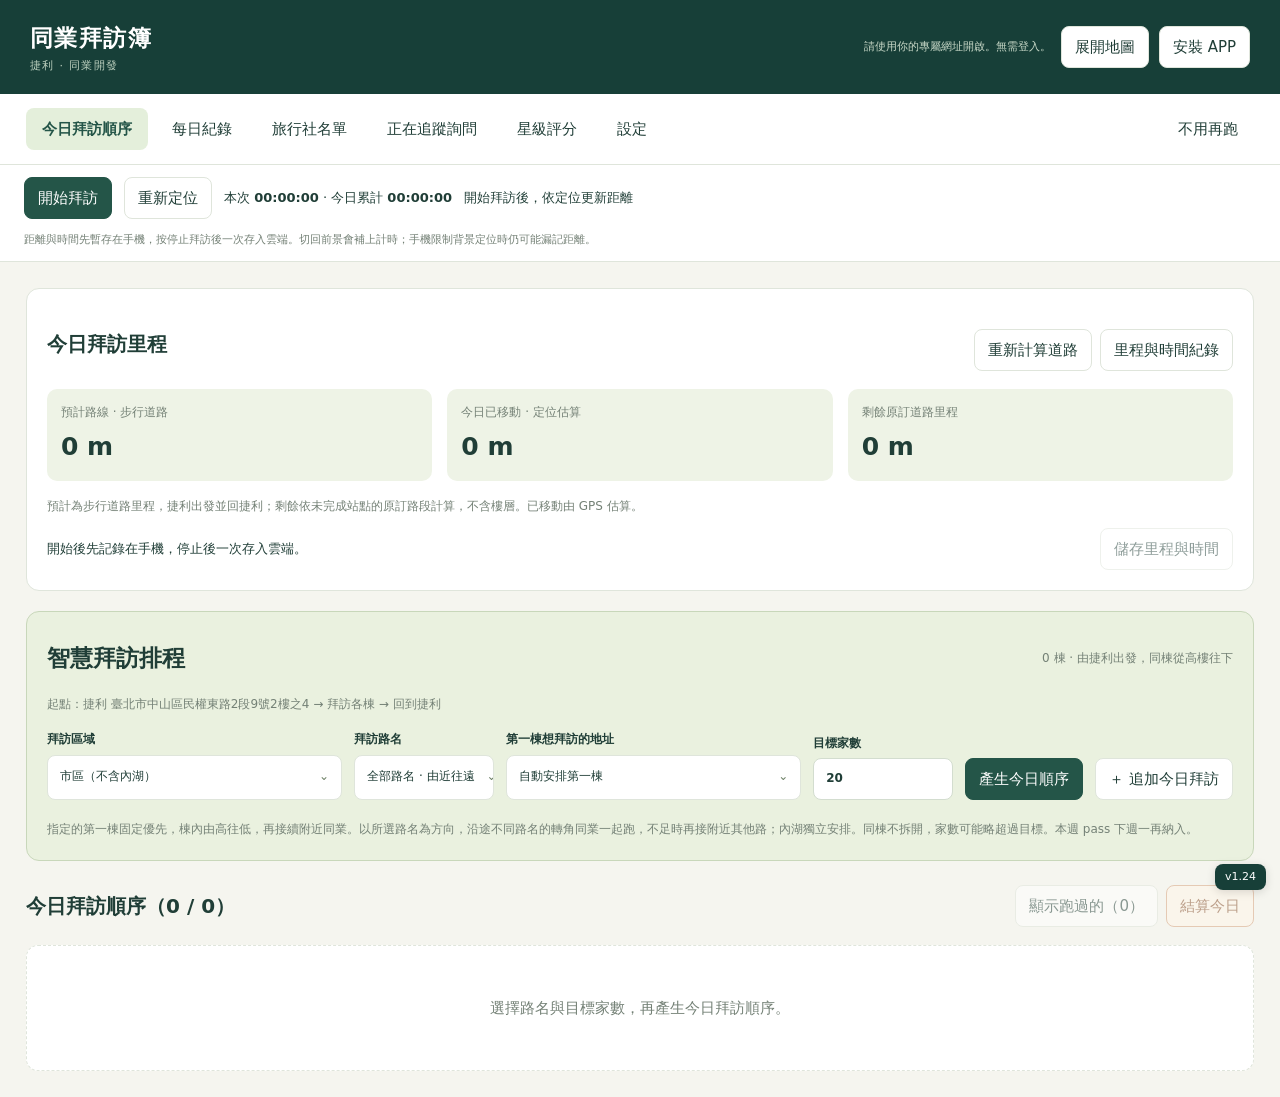
==== agency-visits/index.html @ 454aa561 "fix(agency-visits): durable local pending saves, cloud acknowledgment and recovery v1.24" ====
<!doctype html><html lang="zh-Hant"><head><meta charset="utf-8"><meta name="viewport" content="width=device-width,initial-scale=1"><meta name="referrer" content="no-referrer"><meta name="theme-color" content="#173f38"><link rel="manifest" href="manifest.webmanifest"><link rel="apple-touch-icon" href="icon-192.png"><meta name="apple-mobile-web-app-capable" content="yes"><title>同業拜訪簿</title><link rel="stylesheet" href="vendor/leaflet.css"><link rel="stylesheet" href="styles.css?v=1.24"></head><body>
<header class="appHeader"><div class="brand">同業拜訪簿<small>捷利 · 同業開發</small></div><div class="headerActions"><small id="cloudState" role="status">正在連接 Supabase…</small><button id="toggleMap">展開地圖</button><button id="installApp">安裝 APP</button></div></header>
<div id="syncBanner" class="syncBanner" role="status" hidden><strong id="syncBannerText">本機資料尚未確認寫入 Supabase。</strong><button type="button" id="pendingBackup">下載本機備份</button></div>
<nav class="tabs" aria-label="功能分頁"><button data-page="route" class="active">今日拜訪順序</button><button data-page="daily">每日紀錄</button><button data-page="list">旅行社名單</button><button data-page="tracking">正在追蹤詢問</button><button data-page="ratings">星級評分</button><button data-page="settings">設定</button><button data-page="excluded" class="excludedTab">不用再跑</button></nav>
<section class="visitLocationBar" aria-label="拜訪定位"><button id="visitLocationToggle" class="primary" aria-pressed="false">開始拜訪</button><button type="button" id="refreshVisitLocation">重新定位</button><span class="visitClock">本次 <strong id="visitElapsed" role="timer" aria-live="off">00:00:00</strong> · 今日累計 <strong id="todayElapsed">00:00:00</strong></span><span id="visitLocationStatus" role="status">開始拜訪後，依定位更新直線距離</span><small>距離與時間先暫存在手機，按停止拜訪後一次存入雲端。切回前景會補上計時；手機限制背景定位時仍可能漏記距離。</small></section><div id="workspace"><main>
<section data-panel="route"><section id="travelSummary" class="travelSummary" aria-label="今日拜訪里程"><div class="sectionHeading"><h2>今日拜訪里程</h2><div class="actions"><button type="button" id="recalculateRoad">重新計算道路</button><button type="button" id="travelHistoryButton">里程與時間紀錄</button></div></div><div class="travelStats"><div><small>預計路線 · 步行道路</small><strong id="travelPlanned">0 m</strong></div><div><small>今日已移動 · 定位估算</small><strong id="travelMoved">0 m</strong></div><div><small>剩餘原訂道路里程</small><strong id="travelRemaining">0 m</strong></div></div><p id="movementStatus" class="muted" role="status"></p><p id="travelHelp" class="muted"></p><p id="roadRouteStatus" class="muted" role="status"></p><div class="actions"><small id="travelSaveState" role="status"></small><button type="button" id="saveTravel" disabled>儲存里程與時間</button></div></section><section class="plannerPanel"><div class="sectionHeading"><h1>智慧拜訪排程</h1><span id="routeSummary"></span></div><p class="muted">起點：<span id="routeCenter"></span></p><div class="plannerFields"><label>拜訪區域<select id="planZone"><option value="main">市區（不含內湖）</option><option value="neihu">內湖區獨立路線</option></select></label><label>拜訪路名<select id="planRoad"><option value="">全部路名</option></select></label><label class="startField">第一棟想拜訪的地址<select id="planStart"><option value="">自動安排第一棟</option></select></label><label>目標家數<input id="planLimit" type="number" min="1" max="200" value="20"></label><button class="primary" id="createPlan">產生今日順序</button><button type="button" id="appendTodayButton">＋ 追加今日拜訪</button></div><small class="muted">指定的第一棟固定優先，棟內由高往低，再接續附近同業。以所選路名為方向，沿途不同路名的轉角同業一起跑，不足時再接附近其他路；內湖獨立安排。同棟不拆開，家數可能略超過目標。本週 pass 下週一再納入。</small></section><div class="sectionHeading"><h2 id="routeTitle">今日拜訪順序</h2><div class="routeHeadingActions"><button type="button" id="toggleCompletedVisits" aria-expanded="false" aria-controls="routeList">顯示跑過的（0）</button><button type="button" class="danger" id="closeDay">結算今日</button></div></div><div id="routeList"></div></section>
<section data-panel="daily" hidden>
 <div class="sectionHeading"><h1>每日拜訪紀錄</h1><small class="muted">已保存的拜訪紀錄會自動依日期整理</small></div>
 <div class="dailyControls">
  <label>查詢日期<input id="dailyDate" type="date"></label>
  <div class="actions"><button type="button" id="dailyPrevious">上一個紀錄日</button><button type="button" id="dailyNext">下一個紀錄日</button><button type="button" id="dailyToday">今天</button></div>
  <label>顯示結果<select id="dailyFilter"><option value="all">全部紀錄</option><option value="已拜訪">已拜訪</option><option value="找不到">找不到</option><option value="沒人在">沒人在</option></select></label>
 </div>
 <h2 id="dailyTitle">每日拜訪紀錄</h2>
 <div id="dailyStats" class="dailyStats"></div>
 <p id="dailyPlanned" class="muted"></p><p id="dailySettlement" class="muted"></p>
 <div class="sectionHeading"><h2>拜訪名單</h2><span id="dailyCount"></span></div>
 <div id="dailyEntries"></div>
 <p class="muted dailyFoot">舊資料若沒有實際到訪時間，僅以已有日期顯示；已刪除的拜訪紀錄不會重新出現。當日 GPS 里程與時間以已同步的資料為準。</p>
</section>
<section data-panel="list" hidden><section class="filterPanel"><h1>搜尋同業</h1><div class="filterFields"><label class="searchField">名稱／大樓／電話／聯絡人<input id="search" type="search" placeholder="搜尋同業"></label><label>路名<select id="roadFilter"><option value="">全部路名</option></select></label><label>拜訪狀態<select id="statusFilter"><option value="">全部狀態</option><option>尚未拜訪</option><option>已拜訪</option><option value="待追蹤">正在追蹤詢問</option><option>已有合作</option><option>暫不合作</option></select></label><label>同一棟地址<select id="buildingFilter"><option value="">全部同棟地址</option></select></label><button id="clearFilters">清除條件</button></div></section><div class="sectionHeading"><h2 id="listTitle">旅行社名單</h2><button id="addAgency" class="primary">＋ 新增同業</button></div><div id="agencyList"></div><div id="listPagination" class="pagination"></div></section>
<section data-panel="tracking" hidden><h1 id="trackingTitle">正在追蹤詢問</h1><p class="muted pageIntro">聯絡人的進行中案件會依追蹤日期排序；也保留原本標記追蹤的旅行社。</p><div id="trackingList"></div></section>
<section data-panel="ratings" hidden><div class="sectionHeading"><h1 id="ratingTitle">星級評分</h1><label>篩選星等<select id="ratingFilter"><option value="">全部星等</option><option value="0">尚無評分</option><option value="5">5 星</option><option value="4">4 星</option><option value="3">3 星</option><option value="2">2 星</option><option value="1">1 星</option></select></label></div><p class="muted pageIntro">回訪間隔：<span id="ratingIntervals"></span>。指定下次追蹤日期時，以指定日期優先。</p><div id="ratingList"></div></section>
<section data-panel="settings" hidden><h1>設定</h1><section class="settingsCard"><h2>捷利中心點</h2><form id="settingsForm" class="formGrid"><label class="wide">中心地址<input name="address" required></label><label>緯度<input name="lat" type="number" step="any" required></label><label>經度<input name="lng" type="number" step="any" required></label><div class="wide actions"><button type="button" id="findCenter">由門牌帶入座標</button><button class="primary">儲存中心點</button></div></form></section><section class="settingsCard"><h2>Supabase 連線</h2><p>目前專案：coach-trip-planner</p><p class="mono">oafoxkpepuldeaaraxcm.supabase.co</p><p class="muted">修改後會先備份到本機 IndexedDB，再背景同步 Supabase。只有雲端回應成功才算完成存檔；未同步時頁面上方會顯示警告。關閉頁面前請確認警告已消失，且不要清除網站資料。</p><button id="copyLink">複製專屬網址</button><div id="syncLinkPanel" class="hidden"><label>專屬網址<input id="syncLinkInput" type="url" placeholder="https://…/#sync=…"></label><button id="openSyncLink">開啟資料簿</button></div></section><section class="settingsCard"><h2>資料備份</h2><div class="actions"><button id="backup">下載完整備份</button><button id="exportCSV">匯出名單 CSV</button><button id="restore">匯入備份</button></div><input id="restoreFile" type="file" accept=".json" hidden></section><section class="settingsCard"><h2>定位說明</h2><p class="muted">以臺北市民政局門牌座標安排順序，預計路程由步行道路服務計算，地圖沿道路顯示。門牌可能與實際入口不同，請依現場通行情況行走；無座標地址須先修正門牌或填入定位資料。</p><a href="https://data.taipei/dataset/detail?id=b7c8e724-1e98-45ee-a0bd-f3840623ed97" target="_blank" rel="noopener">門牌座標資料來源 ↗</a></section></section>
<section data-panel="excluded" hidden><h1 id="excludedTitle">不用再跑</h1><p class="muted pageIntro">保留資料與原因，隨時可以重新加入拜訪排程。</p><div id="excludedList"></div></section>
</main><aside id="mapDrawer" hidden><div class="mapHeader"><b>拜訪順序地圖</b><button id="closeMap">收起</button></div><p id="mapError" class="muted"></p><div id="routeMap"></div><small class="muted">道路：<a href="https://routing.openstreetmap.de/about.html" target="_blank" rel="noopener">FOSSGIS／OSRM</a> · © OpenStreetMap contributors · <a href="https://www.openstreetmap.org/fixthemap" target="_blank" rel="noopener">回報地圖問題</a><br>藍點是目前位置；數字代表同棟拜訪順序；綠線為步行道路，從捷利出發並回到捷利；仍請依現場通行情況行走。可拖動側欄邊緣調整寬度。</small></aside></div>
<button id="version" class="version" title="點擊重新載入頁面">v1.24</button><div id="toast" role="status" hidden></div>
<dialog id="travelHistoryDialog" aria-labelledby="travelHistoryTitle"><div class="modalHead"><h2 id="travelHistoryTitle">拜訪里程與時間紀錄</h2><button data-close="travelHistoryDialog" aria-label="關閉里程紀錄">✕</button></div><div class="modalBody"><p class="muted">保留最近 90 個有紀錄的日期。預計距離為當日各分區最後一次排程的往返捷利道路距離合計，舊資料會標示直線；實際距離是各裝置里程加總，拜訪時間是按開始到停止的累計；同時開兩台裝置會重複計算里程與時間。背景定位可能暫停，漏記部分不會直線補算。下載完整備份可保留所有現存紀錄。</p><div id="travelHistory"></div></div></dialog><dialog id="addTodayDialog" aria-labelledby="appendTitle"><form id="addTodayForm"><div class="modalHead"><h2 id="appendTitle">追加今日拜訪</h2><button type="button" id="appendClose" data-close="addTodayDialog" aria-label="關閉追加拜訪">✕</button></div><div class="modalBody formGrid"><p class="muted wide">接在今日順序最後，再回捷利；已完成的拜訪與原有順序會保留。</p><label class="wide">加入方式<select id="appendStrategy"><option value="smart">智慧追加｜輸入家數，自動安排</option><option value="manual">手動追加｜自己挑旅行社</option></select></label><fieldset id="appendSmartFields" class="wide appendFields"><legend>智慧追加</legend><label>追加區域<select id="appendZone"><option value="main">市區（不含內湖）</option><option value="neihu">內湖區獨立路線</option></select></label><label>優先路名<select id="appendRoad"><option value="">附近全部路名</option></select></label><label>想再拜訪幾家<input id="appendLimit" type="number" min="1" max="200" step="1" value="20" required></label><small class="muted">從本區今日最後一站接續安排，優先尚未拜訪或已到回訪時間的同業；同棟一起加入，實際家數可能略超過目標。</small><div id="appendPreview" aria-live="polite"></div></fieldset><fieldset id="appendManualFields" class="wide appendFields" hidden disabled><legend>手動追加</legend><label>旅行社<select id="appendAgency"><option value="">請選擇，可搜尋名稱或地址</option></select></label><label>加入範圍<select id="appendMode"><option value="agency">只加這一家</option><option value="building">同棟尚未排入／拜訪的同業一起加入</option></select></label><button type="button" id="appendNewAgency">名單沒有？先新增旅行社</button></fieldset><p id="appendStatus" class="wide muted" role="status"></p></div><div class="modalFoot"><button type="button" data-close="addTodayDialog">取消</button><button id="appendSave" class="primary">確認追加今日順序</button></div></form></dialog><dialog id="detailDialog"><div class="modalHead"><h2 id="detailTitle"></h2><button data-close="detailDialog" aria-label="關閉">✕</button></div><div class="modalBody"><div id="detailInfo"></div><div class="actions detailActions"><button id="detailEdit">編輯資料</button><button id="deleteAgency" class="danger">刪除旅行社</button><button id="excludeAgency">這間不用再跑</button></div><div class="contactEntry"><button type="button" id="viewContacts" class="primary">查看聯絡人（0）</button></div><h3>拜訪紀錄</h3><div id="logs"></div><form id="logForm" class="formGrid"><label>拜訪日期<input name="date" type="date" required></label><label>後續狀態<select name="status"><option>已拜訪</option><option value="待追蹤">正在追蹤詢問</option><option>已有合作</option><option>暫不合作</option><option>尚未拜訪</option></select></label><label class="wide">拜訪備註 *<textarea name="text" required maxlength="10000" placeholder="本次聊了什麼、對方需求、下一步…"></textarea></label><label>下次追蹤日期<input name="next" type="date"></label><button class="primary">儲存拜訪紀錄</button></form></div></dialog>
<dialog id="buildingNameDialog"><form id="buildingNameForm"><div class="modalHead"><h2>大樓名稱</h2><button type="button" data-close="buildingNameDialog" aria-label="關閉大樓名稱">✕</button></div><div class="modalBody"><p id="buildingNameAddress"></p><label>名稱<input id="buildingNameInput" maxlength="150" placeholder="例如：○○商業大樓"></label><p id="buildingNameSource" class="muted"></p><small>同棟一起更新。留白儲存可隱藏地圖建議名稱。</small><p class="muted">地圖名稱：© OpenStreetMap contributors · <a href="https://www.openstreetmap.org/copyright" target="_blank" rel="noopener">ODbL</a></p></div><div class="modalFoot"><button type="button" id="resetBuildingName">恢復自動</button><button class="primary">儲存名稱</button></div></form></dialog><dialog id="editDialog"><form id="agencyForm"><div class="modalHead"><h2 id="agencyEditTitle">旅行社資料</h2><button type="button" data-close="editDialog" aria-label="關閉編輯">✕</button></div><div class="modalBody formGrid"><label class="wide">旅行社名稱 *<input name="name" required maxlength="150"></label><label class="wide">地址<input name="address" maxlength="300"></label><label>種類<select name="category"><option>甲種</option><option>乙種</option><option>綜合</option><option>其他</option><option>未分類</option></select></label><label>狀態<select name="status"><option>尚未拜訪</option><option>已拜訪</option><option value="待追蹤">正在追蹤詢問</option><option>已有合作</option><option>暫不合作</option></select></label><label>公司電話<input name="phone" type="tel"></label><label>樓層修正<input name="routeFloor" type="number" min="-20" max="200" placeholder="B1 填 -1"></label><label class="wide">同棟門牌修正<input name="routeBuilding" placeholder="完整門牌，不含樓層"></label><label>手動緯度（選填）<input name="lat" type="number" step="any"></label><label>手動經度（選填）<input name="lng" type="number" step="any"></label><label class="wide">資料備註<textarea name="note" maxlength="10000"></textarea></label></div><div class="modalFoot"><button type="button" data-close="editDialog">取消</button><button class="primary">儲存資料</button></div></form></dialog>
<dialog id="contactsDialog" aria-labelledby="contactsTitle"><div class="modalHead"><h2 id="contactsTitle">聯絡人</h2><button id="contactsClose" data-close="contactsDialog" aria-label="關閉聯絡人名單">✕</button></div><div class="modalBody"><div class="sectionHeading"><p class="muted">點選聯絡人，查看詢問或修改資料。</p><button type="button" id="addContact" class="primary">＋ 新增聯絡人</button></div><div id="contacts"></div></div></dialog>
<dialog id="contactDialog" aria-labelledby="contactTitle"><div class="modalHead"><div><h2 id="contactTitle">聯絡人</h2><p class="muted" id="contactAgency"></p></div><button type="button" id="contactClose" data-close="contactDialog" aria-label="關閉聯絡人">✕</button></div><div class="contactTabs" role="tablist" aria-label="聯絡人分頁"><button id="contactInquiriesTab" role="tab" aria-controls="contactInquiryPanel" data-contact-tab="inquiries">詢問狀況</button><button id="contactEditTab" role="tab" aria-controls="contactEditPanel" data-contact-tab="edit">資料修改</button></div><section id="contactInquiryPanel" class="modalBody" role="tabpanel" aria-labelledby="contactInquiriesTab"><div id="inquiryList"></div></section><section id="contactEditPanel" role="tabpanel" aria-labelledby="contactEditTab" hidden><form id="contactForm"><div class="modalBody formGrid"><label class="wide">上傳名片，自動讀取資訊<input id="contactPhoto" type="file" accept="image/*"></label><p id="ocrStatus" class="muted wide"></p><img id="contactPhotoPreview" class="photo wide" alt="名片預覽" hidden><label>姓名 *<input name="name" required maxlength="100"></label><label>職稱／部門<input name="title" maxlength="100"></label><label>電話／分機<input name="phone" type="tel" maxlength="80"></label><label>手機<input name="mobile" type="tel" maxlength="80"></label><label>Email<input name="email" type="email" maxlength="200"></label><label>LINE ID<input name="line" maxlength="100"></label><label class="wide">備註<textarea name="note" maxlength="2000"></textarea></label><details class="wide"><summary>查看辨識原文</summary><textarea id="ocrText" readonly></textarea></details></div><div class="modalFoot"><button type="button" id="deleteContact" class="danger">刪除聯絡人</button><button type="button" id="contactCancel" data-close="contactDialog">關閉</button><button id="contactSave" class="primary">儲存資料</button></div></form></section></dialog>
<dialog id="inquiryDialog" aria-labelledby="inquiryDialogTitle"><form id="inquiryForm"><div class="modalHead"><div><h2 id="inquiryDialogTitle">詢問案件</h2><p id="inquiryOwner" class="muted"></p></div><button type="button" id="inquiryClose" data-close="inquiryDialog" aria-label="關閉詢問案件">✕</button></div><div class="modalBody formGrid"><label class="wide">案件名稱 *<input name="title" required maxlength="150" placeholder="例如：大阪五天包車、12月公司員旅"></label><label>需求類型<select name="service" aria-label="需求類型"></select></label><label>目的地<input name="destination" maxlength="200" placeholder="國家、城市或接送路線"></label><label>人數<input name="people" type="number" min="1" max="100000" step="1" placeholder="尚未確定可留白"></label><label>金額幣別<select name="currency" aria-label="金額幣別"></select></label><label>開始／出發日期<input name="startDate" type="date"></label><label>結束／回程日期<input name="endDate" type="date"></label><label class="wide">對方需求<textarea name="requirements" maxlength="8000" placeholder="想要的行程、車型、飯店、接送地點、餐食、報價期限與其他需求…"></textarea></label><label>預算總額<input name="budget" type="number" min="0" max="1000000000000" step="0.01" placeholder="留白表示未確認"></label><label>報價總額<input name="quotedAmount" type="number" min="0" max="1000000000000" step="0.01"></label><label>成交結果<select name="outcome" aria-label="成交結果"></select></label><label id="inquiryStageField">洽談進度<select name="stage" aria-label="洽談進度"></select></label><label id="dealAmountField" hidden>成交總額 *<input name="dealAmount" type="number" min="0" max="1000000000000" step="0.01"></label><label id="inquiryNextField">下次追蹤日期<input name="nextDate" type="date"></label><label id="lostReasonField" class="wide" hidden>未成交／取消原因<textarea name="lostReason" maxlength="2000" placeholder="例如：預算不足、改期、選擇其他供應商"></textarea></label><label class="wide">本次跟進紀錄<textarea name="updateNote" maxlength="4000" placeholder="這次回覆了什麼、對方反應、下一步要處理什麼…"></textarea></label><details class="wide"><summary>歷次跟進紀錄</summary><div id="inquiryHistory"></div></details></div><div class="modalFoot"><button type="button" id="deleteInquiry" class="danger">刪除案件</button><button type="button" data-close="inquiryDialog">取消</button><button id="inquirySave" class="primary">儲存詢問</button></div></form></dialog>
<dialog id="exclusionDialog"><form id="exclusionForm"><div class="modalHead"><h2>不用再跑的原因</h2><button type="button" data-close="exclusionDialog" aria-label="關閉原因">✕</button></div><div class="modalBody formGrid"><label class="wide">原因<select name="reason" id="excludeReason"><option>不適合合作</option><option>暫停營業／搬遷</option><option>對方婉拒拜訪</option><option>已有固定對接窗口</option><option>重複名單</option><option>其他原因</option></select></label><label class="wide">補充說明<textarea name="note" id="excludeNote" maxlength="2000"></textarea></label></div><div class="modalFoot"><button type="button" data-close="exclusionDialog">取消</button><button class="primary">儲存原因並排除</button></div></form></dialog>
<div id="installHelp" class="installHelp hidden"><b>安裝同業拜訪簿</b><p id="installText"></p><button id="closeInstallHelp">知道了</button></div>
<script src="vendor/leaflet.js"></script><script src="sync.js?v=1.24"></script><script type="module" src="app.js?v=1.24"></script><script defer src="pwa.js?v=1.24"></script></body></html>
---- agency-visits/vendor/leaflet.css ----
/* required styles */

.leaflet-pane,
.leaflet-tile,
.leaflet-marker-icon,
.leaflet-marker-shadow,
.leaflet-tile-container,
.leaflet-pane > svg,
.leaflet-pane > canvas,
.leaflet-zoom-box,
.leaflet-image-layer,
.leaflet-layer {
	position: absolute;
	left: 0;
	top: 0;
	}
.leaflet-container {
	overflow: hidden;
	}
.leaflet-tile,
.leaflet-marker-icon,
.leaflet-marker-shadow {
	-webkit-user-select: none;
	   -moz-user-select: none;
	        user-select: none;
	  -webkit-user-drag: none;
	}
/* Prevents IE11 from highlighting tiles in blue */
.leaflet-tile::selection {
	background: transparent;
}
/* Safari renders non-retina tile on retina better with this, but Chrome is worse */
.leaflet-safari .leaflet-tile {
	image-rendering: -webkit-optimize-contrast;
	}
/* hack that prevents hw layers "stretching" when loading new tiles */
.leaflet-safari .leaflet-tile-container {
	width: 1600px;
	height: 1600px;
	-webkit-transform-origin: 0 0;
	}
.leaflet-marker-icon,
.leaflet-marker-shadow {
	display: block;
	}
/* .leaflet-container svg: reset svg max-width decleration shipped in Joomla! (joomla.org) 3.x */
/* .leaflet-container img: map is broken in FF if you have max-width: 100% on tiles */
.leaflet-container .leaflet-overlay-pane svg {
	max-width: none !important;
	max-height: none !important;
	}
.leaflet-container .leaflet-marker-pane img,
.leaflet-container .leaflet-shadow-pane img,
.leaflet-container .leaflet-tile-pane img,
.leaflet-container img.leaflet-image-layer,
.leaflet-container .leaflet-tile {
	max-width: none !important;
	max-height: none !important;
	width: auto;
	padding: 0;
	}

.leaflet-container img.leaflet-tile {
	/* See: https://bugs.chromium.org/p/chromium/issues/detail?id=600120 */
	mix-blend-mode: plus-lighter;
}

.leaflet-container.leaflet-touch-zoom {
	-ms-touch-action: pan-x pan-y;
	touch-action: pan-x pan-y;
	}
.leaflet-container.leaflet-touch-drag {
	-ms-touch-action: pinch-zoom;
	/* Fallback for FF which doesn't support pinch-zoom */
	touch-action: none;
	touch-action: pinch-zoom;
}
.leaflet-container.leaflet-touch-drag.leaflet-touch-zoom {
	-ms-touch-action: none;
	touch-action: none;
}
.leaflet-container {
	-webkit-tap-highlight-color: transparent;
}
.leaflet-container a {
	-webkit-tap-highlight-color: rgba(51, 181, 229, 0.4);
}
.leaflet-tile {
	filter: inherit;
	visibility: hidden;
	}
.leaflet-tile-loaded {
	visibility: inherit;
	}
.leaflet-zoom-box {
	width: 0;
	height: 0;
	-moz-box-sizing: border-box;
	     box-sizing: border-box;
	z-index: 800;
	}
/* workaround for https://bugzilla.mozilla.org/show_bug.cgi?id=888319 */
.leaflet-overlay-pane svg {
	-moz-user-select: none;
	}

.leaflet-pane         { z-index: 400; }

.leaflet-tile-pane    { z-index: 200; }
.leaflet-overlay-pane { z-index: 400; }
.leaflet-shadow-pane  { z-index: 500; }
.leaflet-marker-pane  { z-index: 600; }
.leaflet-tooltip-pane   { z-index: 650; }
.leaflet-popup-pane   { z-index: 700; }

.leaflet-map-pane canvas { z-index: 100; }
.leaflet-map-pane svg    { z-index: 200; }

.leaflet-vml-shape {
	width: 1px;
	height: 1px;
	}
.lvml {
	behavior: url(#default#VML);
	display: inline-block;
	position: absolute;
	}


/* control positioning */

.leaflet-control {
	position: relative;
	z-index: 800;
	pointer-events: visiblePainted; /* IE 9-10 doesn't have auto */
	pointer-events: auto;
	}
.leaflet-top,
.leaflet-bottom {
	position: absolute;
	z-index: 1000;
	pointer-events: none;
	}
.leaflet-top {
	top: 0;
	}
.leaflet-right {
	right: 0;
	}
.leaflet-bottom {
	bottom: 0;
	}
.leaflet-left {
	left: 0;
	}
.leaflet-control {
	float: left;
	clear: both;
	}
.leaflet-right .leaflet-control {
	float: right;
	}
.leaflet-top .leaflet-control {
	margin-top: 10px;
	}
.leaflet-bottom .leaflet-control {
	margin-bottom: 10px;
	}
.leaflet-left .leaflet-control {
	margin-left: 10px;
	}
.leaflet-right .leaflet-control {
	margin-right: 10px;
	}


/* zoom and fade animations */

.leaflet-fade-anim .leaflet-popup {
	opacity: 0;
	-webkit-transition: opacity 0.2s linear;
	   -moz-transition: opacity 0.2s linear;
	        transition: opacity 0.2s linear;
	}
.leaflet-fade-anim .leaflet-map-pane .leaflet-popup {
	opacity: 1;
	}
.leaflet-zoom-animated {
	-webkit-transform-origin: 0 0;
	    -ms-transform-origin: 0 0;
	        transform-origin: 0 0;
	}
svg.leaflet-zoom-animated {
	will-change: transform;
}

.leaflet-zoom-anim .leaflet-zoom-animated {
	-webkit-transition: -webkit-transform 0.25s cubic-bezier(0,0,0.25,1);
	   -moz-transition:    -moz-transform 0.25s cubic-bezier(0,0,0.25,1);
	        transition:         transform 0.25s cubic-bezier(0,0,0.25,1);
	}
.leaflet-zoom-anim .leaflet-tile,
.leaflet-pan-anim .leaflet-tile {
	-webkit-transition: none;
	   -moz-transition: none;
	        transition: none;
	}

.leaflet-zoom-anim .leaflet-zoom-hide {
	visibility: hidden;
	}


/* cursors */

.leaflet-interactive {
	cursor: pointer;
	}
.leaflet-grab {
	cursor: -webkit-grab;
	cursor:    -moz-grab;
	cursor:         grab;
	}
.leaflet-crosshair,
.leaflet-crosshair .leaflet-interactive {
	cursor: crosshair;
	}
.leaflet-popup-pane,
.leaflet-control {
	cursor: auto;
	}
.leaflet-dragging .leaflet-grab,
.leaflet-dragging .leaflet-grab .leaflet-interactive,
.leaflet-dragging .leaflet-marker-draggable {
	cursor: move;
	cursor: -webkit-grabbing;
	cursor:    -moz-grabbing;
	cursor:         grabbing;
	}

/* marker & overlays interactivity */
.leaflet-marker-icon,
.leaflet-marker-shadow,
.leaflet-image-layer,
.leaflet-pane > svg path,
.leaflet-tile-container {
	pointer-events: none;
	}

.leaflet-marker-icon.leaflet-interactive,
.leaflet-image-layer.leaflet-interactive,
.leaflet-pane > svg path.leaflet-interactive,
svg.leaflet-image-layer.leaflet-interactive path {
	pointer-events: visiblePainted; /* IE 9-10 doesn't have auto */
	pointer-events: auto;
	}

/* visual tweaks */

.leaflet-container {
	background: #ddd;
	outline-offset: 1px;
	}
.leaflet-container a {
	color: #0078A8;
	}
.leaflet-zoom-box {
	border: 2px dotted #38f;
	background: rgba(255,255,255,0.5);
	}


/* general typography */
.leaflet-container {
	font-family: "Helvetica Neue", Arial, Helvetica, sans-serif;
	font-size: 12px;
	font-size: 0.75rem;
	line-height: 1.5;
	}


/* general toolbar styles */

.leaflet-bar {
	box-shadow: 0 1px 5px rgba(0,0,0,0.65);
	border-radius: 4px;
	}
.leaflet-bar a {
	background-color: #fff;
	border-bottom: 1px solid #ccc;
	width: 26px;
	height: 26px;
	line-height: 26px;
	display: block;
	text-align: center;
	text-decoration: none;
	color: black;
	}
.leaflet-bar a,
.leaflet-control-layers-toggle {
	background-position: 50% 50%;
	background-repeat: no-repeat;
	display: block;
	}
.leaflet-bar a:hover,
.leaflet-bar a:focus {
	background-color: #f4f4f4;
	}
.leaflet-bar a:first-child {
	border-top-left-radius: 4px;
	border-top-right-radius: 4px;
	}
.leaflet-bar a:last-child {
	border-bottom-left-radius: 4px;
	border-bottom-right-radius: 4px;
	border-bottom: none;
	}
.leaflet-bar a.leaflet-disabled {
	cursor: default;
	background-color: #f4f4f4;
	color: #bbb;
	}

.leaflet-touch .leaflet-bar a {
	width: 30px;
	height: 30px;
	line-height: 30px;
	}
.leaflet-touch .leaflet-bar a:first-child {
	border-top-left-radius: 2px;
	border-top-right-radius: 2px;
	}
.leaflet-touch .leaflet-bar a:last-child {
	border-bottom-left-radius: 2px;
	border-bottom-right-radius: 2px;
	}

/* zoom control */

.leaflet-control-zoom-in,
.leaflet-control-zoom-out {
	font: bold 18px 'Lucida Console', Monaco, monospace;
	text-indent: 1px;
	}

.leaflet-touch .leaflet-control-zoom-in, .leaflet-touch .leaflet-control-zoom-out  {
	font-size: 22px;
	}


/* layers control */

.leaflet-control-layers {
	box-shadow: 0 1px 5px rgba(0,0,0,0.4);
	background: #fff;
	border-radius: 5px;
	}
.leaflet-control-layers-toggle {
	background-image: url(images/layers.png);
	width: 36px;
	height: 36px;
	}
.leaflet-retina .leaflet-control-layers-toggle {
	background-image: url(images/layers-2x.png);
	background-size: 26px 26px;
	}
.leaflet-touch .leaflet-control-layers-toggle {
	width: 44px;
	height: 44px;
	}
.leaflet-control-layers .leaflet-control-layers-list,
.leaflet-control-layers-expanded .leaflet-control-layers-toggle {
	display: none;
	}
.leaflet-control-layers-expanded .leaflet-control-layers-list {
	display: block;
	position: relative;
	}
.leaflet-control-layers-expanded {
	padding: 6px 10px 6px 6px;
	color: #333;
	background: #fff;
	}
.leaflet-control-layers-scrollbar {
	overflow-y: scroll;
	overflow-x: hidden;
	padding-right: 5px;
	}
.leaflet-control-layers-selector {
	margin-top: 2px;
	position: relative;
	top: 1px;
	}
.leaflet-control-layers label {
	display: block;
	font-size: 13px;
	font-size: 1.08333em;
	}
.leaflet-control-layers-separator {
	height: 0;
	border-top: 1px solid #ddd;
	margin: 5px -10px 5px -6px;
	}

/* Default icon URLs */
.leaflet-default-icon-path { /* used only in path-guessing heuristic, see L.Icon.Default */
	background-image: url(images/marker-icon.png);
	}


/* attribution and scale controls */

.leaflet-container .leaflet-control-attribution {
	background: #fff;
	background: rgba(255, 255, 255, 0.8);
	margin: 0;
	}
.leaflet-control-attribution,
.leaflet-control-scale-line {
	padding: 0 5px;
	color: #333;
	line-height: 1.4;
	}
.leaflet-control-attribution a {
	text-decoration: none;
	}
.leaflet-control-attribution a:hover,
.leaflet-control-attribution a:focus {
	text-decoration: underline;
	}
.leaflet-attribution-flag {
	display: inline !important;
	vertical-align: baseline !important;
	width: 1em;
	height: 0.6669em;
	}
.leaflet-left .leaflet-control-scale {
	margin-left: 5px;
	}
.leaflet-bottom .leaflet-control-scale {
	margin-bottom: 5px;
	}
.leaflet-control-scale-line {
	border: 2px solid #777;
	border-top: none;
	line-height: 1.1;
	padding: 2px 5px 1px;
	white-space: nowrap;
	-moz-box-sizing: border-box;
	     box-sizing: border-box;
	background: rgba(255, 255, 255, 0.8);
	text-shadow: 1px 1px #fff;
	}
.leaflet-control-scale-line:not(:first-child) {
	border-top: 2px solid #777;
	border-bottom: none;
	margin-top: -2px;
	}
.leaflet-control-scale-line:not(:first-child):not(:last-child) {
	border-bottom: 2px solid #777;
	}

.leaflet-touch .leaflet-control-attribution,
.leaflet-touch .leaflet-control-layers,
.leaflet-touch .leaflet-bar {
	box-shadow: none;
	}
.leaflet-touch .leaflet-control-layers,
.leaflet-touch .leaflet-bar {
	border: 2px solid rgba(0,0,0,0.2);
	background-clip: padding-box;
	}


/* popup */

.leaflet-popup {
	position: absolute;
	text-align: center;
	margin-bottom: 20px;
	}
.leaflet-popup-content-wrapper {
	padding: 1px;
	text-align: left;
	border-radius: 12px;
	}
.leaflet-popup-content {
	margin: 13px 24px 13px 20px;
	line-height: 1.3;
	font-size: 13px;
	font-size: 1.08333em;
	min-height: 1px;
	}
.leaflet-popup-content p {
	margin: 17px 0;
	margin: 1.3em 0;
	}
.leaflet-popup-tip-container {
	width: 40px;
	height: 20px;
	position: absolute;
	left: 50%;
	margin-top: -1px;
	margin-left: -20px;
	overflow: hidden;
	pointer-events: none;
	}
.leaflet-popup-tip {
	width: 17px;
	height: 17px;
	padding: 1px;

	margin: -10px auto 0;
	pointer-events: auto;

	-webkit-transform: rotate(45deg);
	   -moz-transform: rotate(45deg);
	    -ms-transform: rotate(45deg);
	        transform: rotate(45deg);
	}
.leaflet-popup-content-wrapper,
.leaflet-popup-tip {
	background: white;
	color: #333;
	box-shadow: 0 3px 14px rgba(0,0,0,0.4);
	}
.leaflet-container a.leaflet-popup-close-button {
	position: absolute;
	top: 0;
	right: 0;
	border: none;
	text-align: center;
	width: 24px;
	height: 24px;
	font: 16px/24px Tahoma, Verdana, sans-serif;
	color: #757575;
	text-decoration: none;
	background: transparent;
	}
.leaflet-container a.leaflet-popup-close-button:hover,
.leaflet-container a.leaflet-popup-close-button:focus {
	color: #585858;
	}
.leaflet-popup-scrolled {
	overflow: auto;
	}

.leaflet-oldie .leaflet-popup-content-wrapper {
	-ms-zoom: 1;
	}
.leaflet-oldie .leaflet-popup-tip {
	width: 24px;
	margin: 0 auto;

	-ms-filter: "progid:DXImageTransform.Microsoft.Matrix(M11=0.70710678, M12=0.70710678, M21=-0.70710678, M22=0.70710678)";
	filter: progid:DXImageTransform.Microsoft.Matrix(M11=0.70710678, M12=0.70710678, M21=-0.70710678, M22=0.70710678);
	}

.leaflet-oldie .leaflet-control-zoom,
.leaflet-oldie .leaflet-control-layers,
.leaflet-oldie .leaflet-popup-content-wrapper,
.leaflet-oldie .leaflet-popup-tip {
	border: 1px solid #999;
	}


/* div icon */

.leaflet-div-icon {
	background: #fff;
	border: 1px solid #666;
	}


/* Tooltip */
/* Base styles for the element that has a tooltip */
.leaflet-tooltip {
	position: absolute;
	padding: 6px;
	background-color: #fff;
	border: 1px solid #fff;
	border-radius: 3px;
	color: #222;
	white-space: nowrap;
	-webkit-user-select: none;
	-moz-user-select: none;
	-ms-user-select: none;
	user-select: none;
	pointer-events: none;
	box-shadow: 0 1px 3px rgba(0,0,0,0.4);
	}
.leaflet-tooltip.leaflet-interactive {
	cursor: pointer;
	pointer-events: auto;
	}
.leaflet-tooltip-top:before,
.leaflet-tooltip-bottom:before,
.leaflet-tooltip-left:before,
.leaflet-tooltip-right:before {
	position: absolute;
	pointer-events: none;
	border: 6px solid transparent;
	background: transparent;
	content: "";
	}

/* Directions */

.leaflet-tooltip-bottom {
	margin-top: 6px;
}
.leaflet-tooltip-top {
	margin-top: -6px;
}
.leaflet-tooltip-bottom:before,
.leaflet-tooltip-top:before {
	left: 50%;
	margin-left: -6px;
	}
.leaflet-tooltip-top:before {
	bottom: 0;
	margin-bottom: -12px;
	border-top-color: #fff;
	}
.leaflet-tooltip-bottom:before {
	top: 0;
	margin-top: -12px;
	margin-left: -6px;
	border-bottom-color: #fff;
	}
.leaflet-tooltip-left {
	margin-left: -6px;
}
.leaflet-tooltip-right {
	margin-left: 6px;
}
.leaflet-tooltip-left:before,
.leaflet-tooltip-right:before {
	top: 50%;
	margin-top: -6px;
	}
.leaflet-tooltip-left:before {
	right: 0;
	margin-right: -12px;
	border-left-color: #fff;
	}
.leaflet-tooltip-right:before {
	left: 0;
	margin-left: -12px;
	border-right-color: #fff;
	}

/* Printing */

@media print {
	/* Prevent printers from removing background-images of controls. */
	.leaflet-control {
		-webkit-print-color-adjust: exact;
		print-color-adjust: exact;
		}
	}
---- agency-visits/styles.css ----
:root{--green:#245548;--ink:#203e37;--muted:#748176;--line:#dfe5db;--paper:#f5f5ef}*{box-sizing:border-box}[hidden],.hidden{display:none!important}body{margin:0;font:15px/1.6 system-ui,-apple-system,'Noto Sans TC',sans-serif;background:var(--paper);color:var(--ink)}button,input,select,textarea{font:inherit}button,a{touch-action:manipulation}button{cursor:pointer;border:1px solid var(--line);border-radius:8px;background:#fff;color:var(--ink);padding:8px 13px}button:hover{background:#edf3e7}button:disabled{opacity:.5;cursor:wait}.primary{background:var(--green);color:#fff;border-color:var(--green)}.primary:hover{background:#173f38}.danger{color:#a54f42}h1,h2,h3,p{margin:0}h1{font-size:23px}h2{font-size:20px}h3{font-size:17px}.appHeader{display:flex;align-items:center;justify-content:space-between;padding:20px 30px;background:#173f38;color:white;gap:15px}.brand{font-size:23px;font-weight:700;letter-spacing:.06em}.brand small{display:block;font-size:11px;font-weight:400;letter-spacing:.12em;color:#bdd1bf}.headerActions{display:flex;align-items:center;gap:10px}.headerActions small{font-size:11px;max-width:380px;color:#cadac9}.tabs{display:flex;gap:8px;padding:14px 26px;background:white;border-bottom:1px solid var(--line);overflow-x:auto;position:sticky;top:0;z-index:20}.tabs button{white-space:nowrap;border:0;padding:9px 16px}.tabs .active{background:#e4efdb;color:#245548;font-weight:700}.excludedTab{margin-left:auto}#workspace{display:flex;max-width:1800px;margin:auto;align-items:start}main{padding:26px;flex:1;min-width:0}.withMap main{width:calc(100% - 420px)}.sectionHeading{display:flex;align-items:center;justify-content:space-between;gap:15px;margin:8px 0 18px}.sectionHeading span{font-size:12px;color:var(--muted)}.muted{color:var(--muted);font-size:12px}.pageIntro{margin:10px 0 22px}.plannerPanel,.filterPanel,.settingsCard{background:white;border:1px solid var(--line);border-radius:13px;padding:20px;margin-bottom:24px}.plannerPanel{background:#eaf1df;border-color:#c8d7ba}.plannerFields,.filterFields{display:flex;align-items:end;gap:12px;flex-wrap:wrap;margin:16px 0}.plannerFields label{flex:1;min-width:140px}.plannerFields label:first-child{flex:3}.filterFields label{flex:1;min-width:180px}.filterFields .searchField{flex:2;min-width:240px}label{display:grid;gap:5px;font-size:12px;font-weight:600}input,select,textarea{padding:10px 12px;color:var(--ink);background:white;border:1px solid #d3ddcf;border-radius:8px;width:100%;max-width:100%}input:focus,select:focus,textarea:focus{outline:2px solid #86a968;outline-offset:1px}.building{background:white;border:1px solid var(--line);border-radius:12px;margin:18px 0;overflow:hidden}.building>header{background:#e9efdf;padding:13px 18px;display:flex;justify-content:space-between;align-items:center;gap:10px}.building>header span{display:block;color:#6f7e67;font-size:12px}.building>header small{font-size:11px;color:#947640}.agencyCards{display:grid;grid-template-columns:repeat(2,minmax(0,1fr))}.agencyCard{padding:18px;border-right:1px solid var(--line);border-bottom:1px solid var(--line);min-width:0}.agencyCard.completed{background:#f3f6ee}.agencyTitle{display:flex;justify-content:space-between;gap:10px;align-items:start}.floor{font-size:12px;white-space:nowrap;font-weight:700;color:#547047}.step{display:inline-grid;place-items:center;min-width:25px;height:25px;border-radius:50%;background:var(--green);color:white;font-size:12px;margin-right:7px}.tags{display:flex;gap:6px;flex-wrap:wrap;margin:8px 0}.tags span{padding:2px 7px;border-radius:4px;background:#eff3e8;color:#6b795d;font-size:11px}.address{font-size:13px;color:#7b8575;margin:8px 0}.stars{display:flex;gap:1px}.stars button{border:0;background:transparent;padding:0 3px;color:#c59b39;font-size:24px;line-height:1.5}.stars button:hover{transform:scale(1.15)}.cardActions{display:flex;align-items:center;gap:10px;margin-top:10px}.cardActions button{font-size:12px}.cardActions small{font-size:11px;color:var(--muted)}.pagination{display:flex;justify-content:center;align-items:center;gap:15px;font-size:12px;margin:22px 0 50px}.empty{text-align:center;padding:50px 20px;background:white;border:1px dashed var(--line);border-radius:12px;color:var(--muted)}.version{position:fixed;bottom:10px;right:14px;padding:4px 10px;font-size:11px;background:#173f38;color:white;border:0;z-index:100;box-shadow:0 2px 10px #0002}.settingsCard{max-width:850px}.settingsCard h2{margin-bottom:15px}.settingsCard p{margin:7px 0}.mono{font-family:monospace;font-size:12px;overflow-wrap:anywhere}.formGrid{display:grid;grid-template-columns:1fr 1fr;gap:15px}.wide{grid-column:1/-1}textarea{min-height:90px;resize:vertical}.actions{display:flex;gap:8px;align-items:center;flex-wrap:wrap}.detailActions{margin:16px 0 26px}dialog{border:0;border-radius:16px;padding:0;width:680px;max-width:95vw;max-height:92vh;overflow:auto;color:var(--ink);box-shadow:0 20px 90px #173f3855}dialog::backdrop{background:#173f3870;backdrop-filter:blur(2px)}.modalHead{display:flex;align-items:center;justify-content:space-between;padding:20px 24px;border-bottom:1px solid var(--line);gap:12px}.modalHead h2{font-size:20px}.modalBody{padding:22px 24px}.modalFoot{padding:16px 24px;display:flex;justify-content:flex-end;gap:8px;border-top:1px solid var(--line)}.visitLog{border-left:3px solid #c5d8b0;padding:10px 14px;margin:12px 0}.visitLog header{display:flex;align-items:center;justify-content:space-between;gap:8px}.visitLog small{font-size:11px;color:var(--muted)}.visitLog button{font-size:11px;padding:4px 7px}.visitLog p{white-space:pre-wrap;font-size:14px;margin-top:6px}#logForm{margin-top:20px}.contactCard{border:1px solid var(--line);padding:14px;border-radius:10px;margin:12px 0 20px}.contactCard>img,.photo{display:block;max-width:100%;max-height:240px;object-fit:contain;border-radius:8px;margin-bottom:12px}.contactHead{display:flex;justify-content:space-between;gap:10px}.contactHead button{font-size:11px;padding:4px 8px}.contactCard p{font-size:13px;overflow-wrap:anywhere;white-space:pre-wrap;margin-top:4px}.contactCard small{color:var(--muted);font-size:11px}.reasonLine{display:flex;justify-content:space-between;gap:15px;background:#fff6e8;padding:12px 15px;border-radius:8px;margin:9px 0;font-size:13px}#mapDrawer{position:sticky;top:80px;width:420px;min-width:300px;max-width:65vw;height:calc(100vh - 100px);padding:15px;background:white;border:1px solid var(--line);border-radius:12px;resize:horizontal;overflow:auto;direction:rtl;margin-top:25px}#mapDrawer>*{direction:ltr}.mapHeader{display:flex;justify-content:space-between;align-items:center}#routeMap{height:calc(100% - 115px);min-height:320px;margin:12px 0;border-radius:8px}.mapStep,.mapOffice{display:grid!important;place-items:center;background:#245548;color:white;border:2px solid white;border-radius:50%;font-weight:700;box-shadow:0 2px 8px #0004}.mapOffice{border-radius:6px;background:#b48832;font-size:12px}#toast{position:fixed;bottom:45px;left:50%;transform:translateX(-50%);padding:12px 20px;background:#173f38;color:white;border-radius:10px;z-index:500;max-width:90vw;font-size:13px}.saveOverlay{position:fixed;inset:0;background:#f5f5efaa;display:grid;place-items:center;z-index:300}.saveOverlay span{padding:20px;background:white;border-radius:12px}.installHelp{position:fixed;bottom:30px;left:15px;right:15px;max-width:500px;margin:auto;padding:20px;background:white;border:1px solid var(--line);border-radius:12px;z-index:600}.installHelp p{font-size:13px;margin:12px 0}a{color:#386b58}@media(min-width:1500px){.agencyCards{grid-template-columns:repeat(3,minmax(0,1fr))}}@media(max-width:900px){.agencyCards{grid-template-columns:1fr}.appHeader{padding:16px}.headerActions small{max-width:170px}.tabs{padding:10px 12px}.tabs button{padding:8px 12px}main{padding:16px}#mapDrawer{position:fixed;right:10px;top:110px;width:90vw;max-width:90vw;height:70vh;z-index:90;margin:0}.withMap main{width:100%}}@media(max-width:600px){.brand{font-size:19px}.headerActions{gap:5px}.headerActions small{display:none}.headerActions button{font-size:11px;padding:7px}.formGrid{grid-template-columns:1fr}.wide{grid-column:auto}.plannerPanel,.filterPanel{padding:15px}.plannerFields label{min-width:40%}.plannerFields button{width:100%}.filterFields label{min-width:100%}.sectionHeading{align-items:start}.sectionHeading h2{font-size:18px}.modalHead,.modalBody{padding:16px}.reasonLine{flex-direction:column;gap:4px}}

.customSelect{position:relative;width:100%;min-width:0}.customSelectButton{display:flex;align-items:center;justify-content:space-between;gap:12px;width:100%;text-align:left;padding:10px 12px;min-height:45px;font-weight:400;white-space:nowrap;overflow:hidden;text-overflow:ellipsis}.customSelectButton:after{content:'⌄';color:#6d8066;flex-shrink:0}.customSelectButton[aria-expanded=true]{border-color:#6b9464;box-shadow:0 0 0 2px #cddfc0}.customSelectPopup{position:fixed;inset:auto;margin:0;border:1px solid #cedcc6;border-radius:12px;background:white;box-shadow:0 15px 45px #173f3833;padding:10px;overflow:hidden;z-index:1000;color:var(--ink)}.customSelectPopup::backdrop{background:transparent}.customSelectPopup input{font-weight:400;font-size:14px;margin-bottom:8px}.customOptions{max-height:270px;overflow:auto;overscroll-behavior:contain}.customOption{display:block;width:100%;text-align:left;border:0;border-radius:7px;background:white;padding:10px;font-size:13px;white-space:normal}.customOption[aria-selected=true]{background:#e8f0dd;color:#245548;font-weight:700}.customOption:hover,.customOption:focus{background:#edf4e5;outline:2px solid #98b984;outline-offset:-2px}.customNoResults{padding:15px 10px;color:var(--muted);font-size:13px}.plannerFields .startField{flex:3;min-width:220px}@media(max-width:600px){.plannerFields .startField{min-width:100%}.customSelectButton{font-size:14px}}

.buildingPassActions{display:flex;gap:8px;flex-wrap:wrap;align-items:center}.building>header{flex-wrap:wrap;gap:12px}.buildingPassActions button{font-size:.85rem;padding:8px 12px}

.visitLocationBar{display:flex;align-items:center;gap:12px;flex-wrap:wrap;padding:12px 24px;border-bottom:1px solid var(--line);background:#fff}.visitLocationBar span{font-size:13px}.visitLocationBar small{width:100%;color:var(--muted);font-size:11px}.building>header small{display:block;font-size:12px;color:var(--muted);margin-top:5px}.mapMe{display:grid!important;place-items:center;border:2px solid white;border-radius:50%;background:#2878c7;color:white;font-weight:700;box-shadow:0 2px 8px #0004}@media(max-width:600px){.visitLocationBar{padding:12px 16px;gap:8px}.visitLocationBar span{flex:1;min-width:170px}}

.building>header .distanceValue{display:inline;margin:0}

/* Contact directory, contact tabs and per-contact inquiry cases. */
.contactEntry{margin:8px 0 26px}.contactEntry button{width:100%;text-align:left;padding:14px 18px}.contactRow{display:flex;align-items:center;justify-content:space-between;gap:12px;width:100%;padding:16px;margin:10px 0;text-align:left}.contactRow small{display:block;color:var(--muted);font-size:12px;margin-top:4px}.contactTabs{display:flex;gap:8px;padding:12px 24px;border-bottom:1px solid var(--line);background:#fff}.contactTabs button{flex:1}.contactTabs .active{background:#e4efdb;font-weight:700;border-color:#abc49c}.inquiryCard{border:1px solid var(--line);background:white;border-radius:12px;padding:16px;margin:12px 0;overflow-wrap:anywhere}.inquiryCard .sectionHeading{margin:0 0 8px;align-items:start;flex-wrap:wrap}.inquiryCard p{font-size:13px;margin:6px 0}.inquiryCard button{margin-top:10px}.inquiryBadge{padding:3px 9px;border-radius:6px;background:#e8f0dd;white-space:nowrap;font-size:12px}.inquiryCard .due{color:#a45d20;font-weight:700}.trackingCase{margin:20px 0}.contactLink{font-weight:600;text-align:left}.trackingCase .inquiryCard{margin-top:8px}.legacyTracking{margin-top:30px}#inquiryDialog .modalFoot,#contactDialog .modalFoot{flex-wrap:wrap}#inquiryDialog .danger,#contactDialog .danger{margin-right:auto}#inquiryHistory{margin-top:15px}@media(max-width:600px){.contactTabs{padding:12px 16px}.inquiryCard{padding:14px}.contactRow{padding:14px}}

.travelSummary{background:white;border:1px solid var(--line);border-radius:13px;padding:20px;margin-bottom:20px}.travelStats{display:grid;grid-template-columns:repeat(3,1fr);gap:15px;margin:16px 0}.travelStats div{background:#eef3e6;border-radius:10px;padding:14px}.travelStats small{display:block;color:var(--muted);font-size:12px}.travelStats strong{display:block;font-size:25px;margin-top:5px}.travelSummary .actions{margin-top:12px;justify-content:space-between}.travelTable{overflow:auto;margin-top:18px}.travelTable table{border-collapse:collapse;min-width:420px;width:100%;font-size:13px}.travelTable th,.travelTable td{text-align:left;padding:12px 8px;border-bottom:1px solid var(--line)}@media(max-width:600px){.travelSummary{padding:15px}.travelStats{gap:7px}.travelStats div{padding:10px 7px}.travelStats strong{font-size:20px}.travelStats small{font-size:11px}}

.visitClock{font-size:13px;white-space:nowrap}.visitClock strong{font-variant-numeric:tabular-nums}.visitLocationBar .visitClock{flex:0 1 auto}

.appendFields{border:1px solid var(--line);border-radius:10px;padding:14px;display:grid;gap:12px;min-width:0}.appendFields legend{font-weight:700;padding:0 6px}.appendFields label{display:grid;gap:5px}.appendFields select,.appendFields input{width:100%}#appendPreview ol{max-height:230px;overflow:auto;margin:8px 0 0;padding-left:24px}#appendPreview li{padding:6px 0;border-bottom:1px solid var(--line)}#appendPreview small{display:block}

.routeHeadingActions{display:flex;gap:8px;align-items:center;flex-wrap:wrap}.cardActions{flex-wrap:wrap}.cardActions [data-visit-skip]{background:#fff5e3;border:1px solid #d1ae73;color:#77501b}.routeHeadingActions #closeDay{background:#fff5e9;border:1px solid #d6a07b;color:#844b26}@media(max-width:600px){.routeHeadingActions{justify-content:flex-end}.routeHeadingActions button{font-size:12px;padding:7px 8px}}

/* v1.22: the building number mirrors the route map pin, even when visited cards collapse. */
.building>header .buildingNumber{display:inline-flex;align-items:center;justify-content:center;padding:2px 10px;margin-right:8px;border-radius:7px;background:#245548;color:#fff;font-size:13px;font-weight:700;white-space:nowrap;vertical-align:middle}
@media(max-width:600px){.building>header .buildingNumber{font-size:13px;margin-right:6px;padding:2px 8px}}

/* v1.23: per-day agency visit history. */
.dailyControls{display:flex;flex-wrap:wrap;align-items:end;gap:12px;padding:18px;background:#fff;border:1px solid var(--line);border-radius:12px;margin-bottom:20px}.dailyControls label{min-width:165px}.dailyControls .actions{align-items:end}.dailyControls button{white-space:nowrap}.dailyStats{display:grid;grid-template-columns:repeat(3,minmax(0,1fr));gap:12px;margin:16px 0}.dailyMetric{background:#eaf1e3;border:1px solid #d8e4d2;border-radius:12px;padding:14px}.dailyMetric small{display:block;color:var(--muted);font-size:12px}.dailyMetric strong{display:block;font-size:23px;color:var(--ink);font-variant-numeric:tabular-nums}.dailyBuilding{background:#fff;border:1px solid var(--line);border-radius:12px;margin:16px 0;overflow:hidden}.dailyBuildingHeader{background:#e9efdf;display:flex;align-items:center;justify-content:space-between;gap:12px;padding:13px 16px}.dailyBuildingHeader h3{font-size:16px}.dailyBuildingHeader small{display:block;color:var(--muted);font-size:12px}.dailyBuildingHeader span{white-space:nowrap;color:var(--muted);font-size:13px}.dailyEntry{padding:15px 17px;border-top:1px solid var(--line)}.dailyEntryHeading{display:flex;justify-content:space-between;align-items:flex-start;gap:10px;flex-wrap:wrap}.dailyEntryHeading b{font-size:15px}.dailyEntryHeading small{display:block;font-size:12px;color:var(--muted)}.dailyResult{display:inline-block;border-radius:6px;padding:3px 9px;font-size:12px;white-space:nowrap}.dailyResult.visited{background:#e4f0e3;color:#255d37}.dailyResult.absent{background:#fff1d8;color:#795113}.dailyResult.notFound{background:#f7e8e5;color:#94523c}.dailyNote{font-size:13px;white-space:pre-wrap;margin:9px 0}.dailyEntry>button{font-size:12px;margin-top:4px}.dailyFoot{margin:14px 0 45px}#dailyPlanned,#dailySettlement{margin:8px 0 14px}#dailySettlement{background:#fff;padding:12px;border-radius:8px;border:1px solid var(--line)}@media(max-width:700px){.dailyControls{padding:12px}.dailyControls label{flex:1;min-width:100%}.dailyControls .actions{flex-wrap:wrap;width:100%}.dailyStats{grid-template-columns:repeat(2,minmax(0,1fr));gap:8px}.dailyMetric{padding:11px}.dailyMetric strong{font-size:19px}}

/* Unsynced data warning, always visible on mobile. */
.syncBanner{display:flex;align-items:center;justify-content:space-between;gap:12px;position:sticky;top:0;z-index:25;background:#fff0db;color:#6b3315;border-bottom:2px solid #cb814a;padding:12px 24px;font-size:13px}.syncBanner[hidden]{display:none!important}.syncBanner strong{font-weight:650;line-height:1.5}.syncBanner button{border:1px solid #b77b4f;background:#fff;color:#633b27;white-space:nowrap}@media(max-width:600px){.syncBanner{padding:10px 12px;flex-direction:column;align-items:stretch}.syncBanner button{width:100%}}
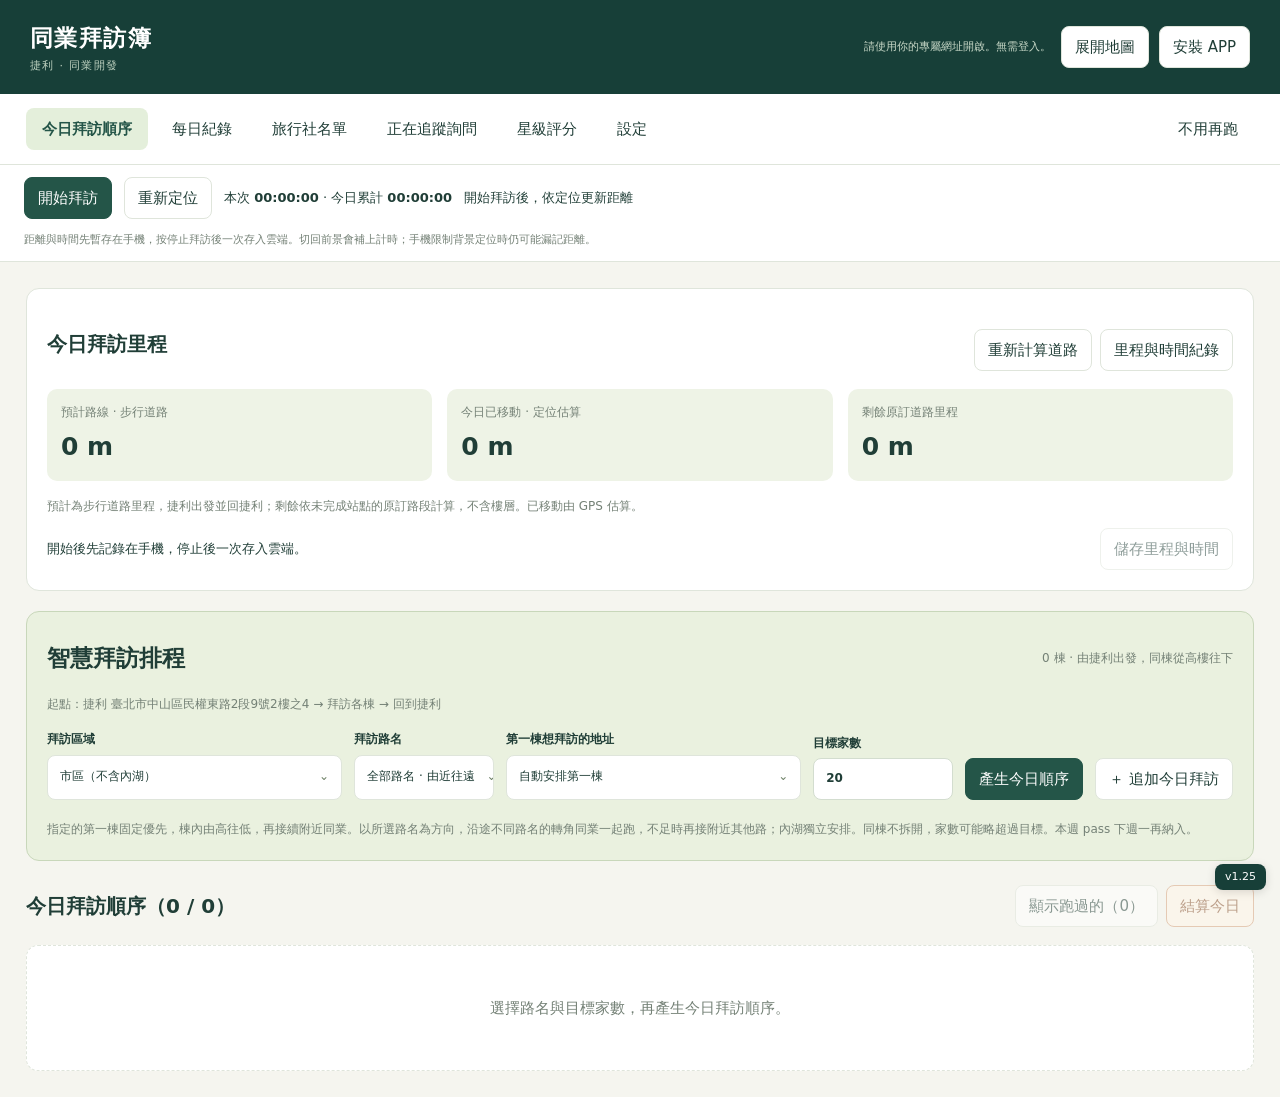
==== commit 83669681: "fix(agency-visits): resolve stale local-vs-cloud sync conflicts safely v1.25" ====
--- a/agency-visits/index.html
+++ b/agency-visits/index.html
@@ -1,6 +1,6 @@
-<!doctype html><html lang="zh-Hant"><head><meta charset="utf-8"><meta name="viewport" content="width=device-width,initial-scale=1"><meta name="referrer" content="no-referrer"><meta name="theme-color" content="#173f38"><link rel="manifest" href="manifest.webmanifest"><link rel="apple-touch-icon" href="icon-192.png"><meta name="apple-mobile-web-app-capable" content="yes"><title>同業拜訪簿</title><link rel="stylesheet" href="vendor/leaflet.css"><link rel="stylesheet" href="styles.css?v=1.24"></head><body>
+<!doctype html><html lang="zh-Hant"><head><meta charset="utf-8"><meta name="viewport" content="width=device-width,initial-scale=1"><meta name="referrer" content="no-referrer"><meta name="theme-color" content="#173f38"><link rel="manifest" href="manifest.webmanifest"><link rel="apple-touch-icon" href="icon-192.png"><meta name="apple-mobile-web-app-capable" content="yes"><title>同業拜訪簿</title><link rel="stylesheet" href="vendor/leaflet.css"><link rel="stylesheet" href="styles.css?v=1.25"></head><body>
 <header class="appHeader"><div class="brand">同業拜訪簿<small>捷利 · 同業開發</small></div><div class="headerActions"><small id="cloudState" role="status">正在連接 Supabase…</small><button id="toggleMap">展開地圖</button><button id="installApp">安裝 APP</button></div></header>
-<div id="syncBanner" class="syncBanner" role="status" hidden><strong id="syncBannerText">本機資料尚未確認寫入 Supabase。</strong><button type="button" id="pendingBackup">下載本機備份</button></div>
+<div id="syncBanner" class="syncBanner" role="status" hidden><strong id="syncBannerText">本機資料尚未確認寫入 Supabase。</strong><div class="syncBannerActions"><button type="button" id="pendingBackup">下載本機備份</button><button type="button" id="resolveConflict" class="primary" hidden>處理版本衝突</button></div></div>
 <nav class="tabs" aria-label="功能分頁"><button data-page="route" class="active">今日拜訪順序</button><button data-page="daily">每日紀錄</button><button data-page="list">旅行社名單</button><button data-page="tracking">正在追蹤詢問</button><button data-page="ratings">星級評分</button><button data-page="settings">設定</button><button data-page="excluded" class="excludedTab">不用再跑</button></nav>
 <section class="visitLocationBar" aria-label="拜訪定位"><button id="visitLocationToggle" class="primary" aria-pressed="false">開始拜訪</button><button type="button" id="refreshVisitLocation">重新定位</button><span class="visitClock">本次 <strong id="visitElapsed" role="timer" aria-live="off">00:00:00</strong> · 今日累計 <strong id="todayElapsed">00:00:00</strong></span><span id="visitLocationStatus" role="status">開始拜訪後，依定位更新直線距離</span><small>距離與時間先暫存在手機，按停止拜訪後一次存入雲端。切回前景會補上計時；手機限制背景定位時仍可能漏記距離。</small></section><div id="workspace"><main>
 <section data-panel="route"><section id="travelSummary" class="travelSummary" aria-label="今日拜訪里程"><div class="sectionHeading"><h2>今日拜訪里程</h2><div class="actions"><button type="button" id="recalculateRoad">重新計算道路</button><button type="button" id="travelHistoryButton">里程與時間紀錄</button></div></div><div class="travelStats"><div><small>預計路線 · 步行道路</small><strong id="travelPlanned">0 m</strong></div><div><small>今日已移動 · 定位估算</small><strong id="travelMoved">0 m</strong></div><div><small>剩餘原訂道路里程</small><strong id="travelRemaining">0 m</strong></div></div><p id="movementStatus" class="muted" role="status"></p><p id="travelHelp" class="muted"></p><p id="roadRouteStatus" class="muted" role="status"></p><div class="actions"><small id="travelSaveState" role="status"></small><button type="button" id="saveTravel" disabled>儲存里程與時間</button></div></section><section class="plannerPanel"><div class="sectionHeading"><h1>智慧拜訪排程</h1><span id="routeSummary"></span></div><p class="muted">起點：<span id="routeCenter"></span></p><div class="plannerFields"><label>拜訪區域<select id="planZone"><option value="main">市區（不含內湖）</option><option value="neihu">內湖區獨立路線</option></select></label><label>拜訪路名<select id="planRoad"><option value="">全部路名</option></select></label><label class="startField">第一棟想拜訪的地址<select id="planStart"><option value="">自動安排第一棟</option></select></label><label>目標家數<input id="planLimit" type="number" min="1" max="200" value="20"></label><button class="primary" id="createPlan">產生今日順序</button><button type="button" id="appendTodayButton">＋ 追加今日拜訪</button></div><small class="muted">指定的第一棟固定優先，棟內由高往低，再接續附近同業。以所選路名為方向，沿途不同路名的轉角同業一起跑，不足時再接附近其他路；內湖獨立安排。同棟不拆開，家數可能略超過目標。本週 pass 下週一再納入。</small></section><div class="sectionHeading"><h2 id="routeTitle">今日拜訪順序</h2><div class="routeHeadingActions"><button type="button" id="toggleCompletedVisits" aria-expanded="false" aria-controls="routeList">顯示跑過的（0）</button><button type="button" class="danger" id="closeDay">結算今日</button></div></div><div id="routeList"></div></section>
@@ -21,15 +21,24 @@
 <section data-panel="list" hidden><section class="filterPanel"><h1>搜尋同業</h1><div class="filterFields"><label class="searchField">名稱／大樓／電話／聯絡人<input id="search" type="search" placeholder="搜尋同業"></label><label>路名<select id="roadFilter"><option value="">全部路名</option></select></label><label>拜訪狀態<select id="statusFilter"><option value="">全部狀態</option><option>尚未拜訪</option><option>已拜訪</option><option value="待追蹤">正在追蹤詢問</option><option>已有合作</option><option>暫不合作</option></select></label><label>同一棟地址<select id="buildingFilter"><option value="">全部同棟地址</option></select></label><button id="clearFilters">清除條件</button></div></section><div class="sectionHeading"><h2 id="listTitle">旅行社名單</h2><button id="addAgency" class="primary">＋ 新增同業</button></div><div id="agencyList"></div><div id="listPagination" class="pagination"></div></section>
 <section data-panel="tracking" hidden><h1 id="trackingTitle">正在追蹤詢問</h1><p class="muted pageIntro">聯絡人的進行中案件會依追蹤日期排序；也保留原本標記追蹤的旅行社。</p><div id="trackingList"></div></section>
 <section data-panel="ratings" hidden><div class="sectionHeading"><h1 id="ratingTitle">星級評分</h1><label>篩選星等<select id="ratingFilter"><option value="">全部星等</option><option value="0">尚無評分</option><option value="5">5 星</option><option value="4">4 星</option><option value="3">3 星</option><option value="2">2 星</option><option value="1">1 星</option></select></label></div><p class="muted pageIntro">回訪間隔：<span id="ratingIntervals"></span>。指定下次追蹤日期時，以指定日期優先。</p><div id="ratingList"></div></section>
-<section data-panel="settings" hidden><h1>設定</h1><section class="settingsCard"><h2>捷利中心點</h2><form id="settingsForm" class="formGrid"><label class="wide">中心地址<input name="address" required></label><label>緯度<input name="lat" type="number" step="any" required></label><label>經度<input name="lng" type="number" step="any" required></label><div class="wide actions"><button type="button" id="findCenter">由門牌帶入座標</button><button class="primary">儲存中心點</button></div></form></section><section class="settingsCard"><h2>Supabase 連線</h2><p>目前專案：coach-trip-planner</p><p class="mono">oafoxkpepuldeaaraxcm.supabase.co</p><p class="muted">修改後會先備份到本機 IndexedDB，再背景同步 Supabase。只有雲端回應成功才算完成存檔；未同步時頁面上方會顯示警告。關閉頁面前請確認警告已消失，且不要清除網站資料。</p><button id="copyLink">複製專屬網址</button><div id="syncLinkPanel" class="hidden"><label>專屬網址<input id="syncLinkInput" type="url" placeholder="https://…/#sync=…"></label><button id="openSyncLink">開啟資料簿</button></div></section><section class="settingsCard"><h2>資料備份</h2><div class="actions"><button id="backup">下載完整備份</button><button id="exportCSV">匯出名單 CSV</button><button id="restore">匯入備份</button></div><input id="restoreFile" type="file" accept=".json" hidden></section><section class="settingsCard"><h2>定位說明</h2><p class="muted">以臺北市民政局門牌座標安排順序，預計路程由步行道路服務計算，地圖沿道路顯示。門牌可能與實際入口不同，請依現場通行情況行走；無座標地址須先修正門牌或填入定位資料。</p><a href="https://data.taipei/dataset/detail?id=b7c8e724-1e98-45ee-a0bd-f3840623ed97" target="_blank" rel="noopener">門牌座標資料來源 ↗</a></section></section>
+<section data-panel="settings" hidden><h1>設定</h1><section class="settingsCard"><h2>捷利中心點</h2><form id="settingsForm" class="formGrid"><label class="wide">中心地址<input name="address" required></label><label>緯度<input name="lat" type="number" step="any" required></label><label>經度<input name="lng" type="number" step="any" required></label><div class="wide actions"><button type="button" id="findCenter">由門牌帶入座標</button><button class="primary">儲存中心點</button></div></form></section><section class="settingsCard"><h2>Supabase 連線</h2><p>目前專案：coach-trip-planner</p><p class="mono">oafoxkpepuldeaaraxcm.supabase.co</p><p class="muted">修改後會先備份到本機 IndexedDB，再背景同步 Supabase。只有雲端回應成功才算完成存檔；未同步時頁面上方會顯示警告。關閉頁面前請確認警告已消失，且不要清除網站資料。</p><button id="copyLink">複製專屬網址</button><div id="syncLinkPanel" class="hidden"><label>專屬網址<input id="syncLinkInput" type="url" placeholder="https://…/#sync=…"></label><button id="openSyncLink">開啟資料簿</button></div></section><section class="settingsCard"><h2>資料備份</h2><div class="actions"><button id="backup">下載完整備份</button><button type="button" id="archiveBackups">下載已封存的本機衝突備份</button><button id="exportCSV">匯出名單 CSV</button><button id="restore">匯入備份</button></div><input id="restoreFile" type="file" accept=".json" hidden></section><section class="settingsCard"><h2>定位說明</h2><p class="muted">以臺北市民政局門牌座標安排順序，預計路程由步行道路服務計算，地圖沿道路顯示。門牌可能與實際入口不同，請依現場通行情況行走；無座標地址須先修正門牌或填入定位資料。</p><a href="https://data.taipei/dataset/detail?id=b7c8e724-1e98-45ee-a0bd-f3840623ed97" target="_blank" rel="noopener">門牌座標資料來源 ↗</a></section></section>
 <section data-panel="excluded" hidden><h1 id="excludedTitle">不用再跑</h1><p class="muted pageIntro">保留資料與原因，隨時可以重新加入拜訪排程。</p><div id="excludedList"></div></section>
 </main><aside id="mapDrawer" hidden><div class="mapHeader"><b>拜訪順序地圖</b><button id="closeMap">收起</button></div><p id="mapError" class="muted"></p><div id="routeMap"></div><small class="muted">道路：<a href="https://routing.openstreetmap.de/about.html" target="_blank" rel="noopener">FOSSGIS／OSRM</a> · © OpenStreetMap contributors · <a href="https://www.openstreetmap.org/fixthemap" target="_blank" rel="noopener">回報地圖問題</a><br>藍點是目前位置；數字代表同棟拜訪順序；綠線為步行道路，從捷利出發並回到捷利；仍請依現場通行情況行走。可拖動側欄邊緣調整寬度。</small></aside></div>
-<button id="version" class="version" title="點擊重新載入頁面">v1.24</button><div id="toast" role="status" hidden></div>
+<button id="version" class="version" title="點擊重新載入頁面">v1.25</button><div id="toast" role="status" hidden></div>
 <dialog id="travelHistoryDialog" aria-labelledby="travelHistoryTitle"><div class="modalHead"><h2 id="travelHistoryTitle">拜訪里程與時間紀錄</h2><button data-close="travelHistoryDialog" aria-label="關閉里程紀錄">✕</button></div><div class="modalBody"><p class="muted">保留最近 90 個有紀錄的日期。預計距離為當日各分區最後一次排程的往返捷利道路距離合計，舊資料會標示直線；實際距離是各裝置里程加總，拜訪時間是按開始到停止的累計；同時開兩台裝置會重複計算里程與時間。背景定位可能暫停，漏記部分不會直線補算。下載完整備份可保留所有現存紀錄。</p><div id="travelHistory"></div></div></dialog><dialog id="addTodayDialog" aria-labelledby="appendTitle"><form id="addTodayForm"><div class="modalHead"><h2 id="appendTitle">追加今日拜訪</h2><button type="button" id="appendClose" data-close="addTodayDialog" aria-label="關閉追加拜訪">✕</button></div><div class="modalBody formGrid"><p class="muted wide">接在今日順序最後，再回捷利；已完成的拜訪與原有順序會保留。</p><label class="wide">加入方式<select id="appendStrategy"><option value="smart">智慧追加｜輸入家數，自動安排</option><option value="manual">手動追加｜自己挑旅行社</option></select></label><fieldset id="appendSmartFields" class="wide appendFields"><legend>智慧追加</legend><label>追加區域<select id="appendZone"><option value="main">市區（不含內湖）</option><option value="neihu">內湖區獨立路線</option></select></label><label>優先路名<select id="appendRoad"><option value="">附近全部路名</option></select></label><label>想再拜訪幾家<input id="appendLimit" type="number" min="1" max="200" step="1" value="20" required></label><small class="muted">從本區今日最後一站接續安排，優先尚未拜訪或已到回訪時間的同業；同棟一起加入，實際家數可能略超過目標。</small><div id="appendPreview" aria-live="polite"></div></fieldset><fieldset id="appendManualFields" class="wide appendFields" hidden disabled><legend>手動追加</legend><label>旅行社<select id="appendAgency"><option value="">請選擇，可搜尋名稱或地址</option></select></label><label>加入範圍<select id="appendMode"><option value="agency">只加這一家</option><option value="building">同棟尚未排入／拜訪的同業一起加入</option></select></label><button type="button" id="appendNewAgency">名單沒有？先新增旅行社</button></fieldset><p id="appendStatus" class="wide muted" role="status"></p></div><div class="modalFoot"><button type="button" data-close="addTodayDialog">取消</button><button id="appendSave" class="primary">確認追加今日順序</button></div></form></dialog><dialog id="detailDialog"><div class="modalHead"><h2 id="detailTitle"></h2><button data-close="detailDialog" aria-label="關閉">✕</button></div><div class="modalBody"><div id="detailInfo"></div><div class="actions detailActions"><button id="detailEdit">編輯資料</button><button id="deleteAgency" class="danger">刪除旅行社</button><button id="excludeAgency">這間不用再跑</button></div><div class="contactEntry"><button type="button" id="viewContacts" class="primary">查看聯絡人（0）</button></div><h3>拜訪紀錄</h3><div id="logs"></div><form id="logForm" class="formGrid"><label>拜訪日期<input name="date" type="date" required></label><label>後續狀態<select name="status"><option>已拜訪</option><option value="待追蹤">正在追蹤詢問</option><option>已有合作</option><option>暫不合作</option><option>尚未拜訪</option></select></label><label class="wide">拜訪備註 *<textarea name="text" required maxlength="10000" placeholder="本次聊了什麼、對方需求、下一步…"></textarea></label><label>下次追蹤日期<input name="next" type="date"></label><button class="primary">儲存拜訪紀錄</button></form></div></dialog>
 <dialog id="buildingNameDialog"><form id="buildingNameForm"><div class="modalHead"><h2>大樓名稱</h2><button type="button" data-close="buildingNameDialog" aria-label="關閉大樓名稱">✕</button></div><div class="modalBody"><p id="buildingNameAddress"></p><label>名稱<input id="buildingNameInput" maxlength="150" placeholder="例如：○○商業大樓"></label><p id="buildingNameSource" class="muted"></p><small>同棟一起更新。留白儲存可隱藏地圖建議名稱。</small><p class="muted">地圖名稱：© OpenStreetMap contributors · <a href="https://www.openstreetmap.org/copyright" target="_blank" rel="noopener">ODbL</a></p></div><div class="modalFoot"><button type="button" id="resetBuildingName">恢復自動</button><button class="primary">儲存名稱</button></div></form></dialog><dialog id="editDialog"><form id="agencyForm"><div class="modalHead"><h2 id="agencyEditTitle">旅行社資料</h2><button type="button" data-close="editDialog" aria-label="關閉編輯">✕</button></div><div class="modalBody formGrid"><label class="wide">旅行社名稱 *<input name="name" required maxlength="150"></label><label class="wide">地址<input name="address" maxlength="300"></label><label>種類<select name="category"><option>甲種</option><option>乙種</option><option>綜合</option><option>其他</option><option>未分類</option></select></label><label>狀態<select name="status"><option>尚未拜訪</option><option>已拜訪</option><option value="待追蹤">正在追蹤詢問</option><option>已有合作</option><option>暫不合作</option></select></label><label>公司電話<input name="phone" type="tel"></label><label>樓層修正<input name="routeFloor" type="number" min="-20" max="200" placeholder="B1 填 -1"></label><label class="wide">同棟門牌修正<input name="routeBuilding" placeholder="完整門牌，不含樓層"></label><label>手動緯度（選填）<input name="lat" type="number" step="any"></label><label>手動經度（選填）<input name="lng" type="number" step="any"></label><label class="wide">資料備註<textarea name="note" maxlength="10000"></textarea></label></div><div class="modalFoot"><button type="button" data-close="editDialog">取消</button><button class="primary">儲存資料</button></div></form></dialog>
 <dialog id="contactsDialog" aria-labelledby="contactsTitle"><div class="modalHead"><h2 id="contactsTitle">聯絡人</h2><button id="contactsClose" data-close="contactsDialog" aria-label="關閉聯絡人名單">✕</button></div><div class="modalBody"><div class="sectionHeading"><p class="muted">點選聯絡人，查看詢問或修改資料。</p><button type="button" id="addContact" class="primary">＋ 新增聯絡人</button></div><div id="contacts"></div></div></dialog>
 <dialog id="contactDialog" aria-labelledby="contactTitle"><div class="modalHead"><div><h2 id="contactTitle">聯絡人</h2><p class="muted" id="contactAgency"></p></div><button type="button" id="contactClose" data-close="contactDialog" aria-label="關閉聯絡人">✕</button></div><div class="contactTabs" role="tablist" aria-label="聯絡人分頁"><button id="contactInquiriesTab" role="tab" aria-controls="contactInquiryPanel" data-contact-tab="inquiries">詢問狀況</button><button id="contactEditTab" role="tab" aria-controls="contactEditPanel" data-contact-tab="edit">資料修改</button></div><section id="contactInquiryPanel" class="modalBody" role="tabpanel" aria-labelledby="contactInquiriesTab"><div id="inquiryList"></div></section><section id="contactEditPanel" role="tabpanel" aria-labelledby="contactEditTab" hidden><form id="contactForm"><div class="modalBody formGrid"><label class="wide">上傳名片，自動讀取資訊<input id="contactPhoto" type="file" accept="image/*"></label><p id="ocrStatus" class="muted wide"></p><img id="contactPhotoPreview" class="photo wide" alt="名片預覽" hidden><label>姓名 *<input name="name" required maxlength="100"></label><label>職稱／部門<input name="title" maxlength="100"></label><label>電話／分機<input name="phone" type="tel" maxlength="80"></label><label>手機<input name="mobile" type="tel" maxlength="80"></label><label>Email<input name="email" type="email" maxlength="200"></label><label>LINE ID<input name="line" maxlength="100"></label><label class="wide">備註<textarea name="note" maxlength="2000"></textarea></label><details class="wide"><summary>查看辨識原文</summary><textarea id="ocrText" readonly></textarea></details></div><div class="modalFoot"><button type="button" id="deleteContact" class="danger">刪除聯絡人</button><button type="button" id="contactCancel" data-close="contactDialog">關閉</button><button id="contactSave" class="primary">儲存資料</button></div></form></section></dialog>
 <dialog id="inquiryDialog" aria-labelledby="inquiryDialogTitle"><form id="inquiryForm"><div class="modalHead"><div><h2 id="inquiryDialogTitle">詢問案件</h2><p id="inquiryOwner" class="muted"></p></div><button type="button" id="inquiryClose" data-close="inquiryDialog" aria-label="關閉詢問案件">✕</button></div><div class="modalBody formGrid"><label class="wide">案件名稱 *<input name="title" required maxlength="150" placeholder="例如：大阪五天包車、12月公司員旅"></label><label>需求類型<select name="service" aria-label="需求類型"></select></label><label>目的地<input name="destination" maxlength="200" placeholder="國家、城市或接送路線"></label><label>人數<input name="people" type="number" min="1" max="100000" step="1" placeholder="尚未確定可留白"></label><label>金額幣別<select name="currency" aria-label="金額幣別"></select></label><label>開始／出發日期<input name="startDate" type="date"></label><label>結束／回程日期<input name="endDate" type="date"></label><label class="wide">對方需求<textarea name="requirements" maxlength="8000" placeholder="想要的行程、車型、飯店、接送地點、餐食、報價期限與其他需求…"></textarea></label><label>預算總額<input name="budget" type="number" min="0" max="1000000000000" step="0.01" placeholder="留白表示未確認"></label><label>報價總額<input name="quotedAmount" type="number" min="0" max="1000000000000" step="0.01"></label><label>成交結果<select name="outcome" aria-label="成交結果"></select></label><label id="inquiryStageField">洽談進度<select name="stage" aria-label="洽談進度"></select></label><label id="dealAmountField" hidden>成交總額 *<input name="dealAmount" type="number" min="0" max="1000000000000" step="0.01"></label><label id="inquiryNextField">下次追蹤日期<input name="nextDate" type="date"></label><label id="lostReasonField" class="wide" hidden>未成交／取消原因<textarea name="lostReason" maxlength="2000" placeholder="例如：預算不足、改期、選擇其他供應商"></textarea></label><label class="wide">本次跟進紀錄<textarea name="updateNote" maxlength="4000" placeholder="這次回覆了什麼、對方反應、下一步要處理什麼…"></textarea></label><details class="wide"><summary>歷次跟進紀錄</summary><div id="inquiryHistory"></div></details></div><div class="modalFoot"><button type="button" id="deleteInquiry" class="danger">刪除案件</button><button type="button" data-close="inquiryDialog">取消</button><button id="inquirySave" class="primary">儲存詢問</button></div></form></dialog>
 <dialog id="exclusionDialog"><form id="exclusionForm"><div class="modalHead"><h2>不用再跑的原因</h2><button type="button" data-close="exclusionDialog" aria-label="關閉原因">✕</button></div><div class="modalBody formGrid"><label class="wide">原因<select name="reason" id="excludeReason"><option>不適合合作</option><option>暫停營業／搬遷</option><option>對方婉拒拜訪</option><option>已有固定對接窗口</option><option>重複名單</option><option>其他原因</option></select></label><label class="wide">補充說明<textarea name="note" id="excludeNote" maxlength="2000"></textarea></label></div><div class="modalFoot"><button type="button" data-close="exclusionDialog">取消</button><button class="primary">儲存原因並排除</button></div></form></dialog>
+<dialog id="syncConflictDialog" aria-labelledby="syncConflictTitle">
+ <div class="modalHead"><h2 id="syncConflictTitle">處理本機／雲端版本衝突</h2><button type="button" data-close="syncConflictDialog" aria-label="關閉">✕</button></div>
+ <div class="modalBody">
+  <p id="syncConflictStatus" role="status">正在比較版本…</p>
+  <pre id="syncConflictDiff" class="syncConflictDiff"></pre>
+  <p class="muted">「下載本機備份」只會儲存檔案，不會解除衝突。確認雲端資料比較後，可選擇採用雲端；原本待同步的完整資料會先封存在此裝置，之後可以到「設定」下載封存備份。此操作不會覆蓋或修改 Supabase。</p>
+ </div>
+ <div class="modalFoot"><button type="button" id="syncConflictRefresh">重新檢查雲端</button><button type="button" id="syncConflictBackup">下載本機備份</button><button type="button" class="primary" id="syncConflictCloud" disabled>保留本機封存，採用雲端資料</button></div>
+</dialog>
 <div id="installHelp" class="installHelp hidden"><b>安裝同業拜訪簿</b><p id="installText"></p><button id="closeInstallHelp">知道了</button></div>
-<script src="vendor/leaflet.js"></script><script src="sync.js?v=1.24"></script><script type="module" src="app.js?v=1.24"></script><script defer src="pwa.js?v=1.24"></script></body></html>
+<script src="vendor/leaflet.js"></script><script src="sync.js?v=1.25"></script><script type="module" src="app.js?v=1.25"></script><script defer src="pwa.js?v=1.25"></script></body></html>
--- a/agency-visits/styles.css
+++ b/agency-visits/styles.css
@@ -28,3 +28,6 @@
 
 /* Unsynced data warning, always visible on mobile. */
 .syncBanner{display:flex;align-items:center;justify-content:space-between;gap:12px;position:sticky;top:0;z-index:25;background:#fff0db;color:#6b3315;border-bottom:2px solid #cb814a;padding:12px 24px;font-size:13px}.syncBanner[hidden]{display:none!important}.syncBanner strong{font-weight:650;line-height:1.5}.syncBanner button{border:1px solid #b77b4f;background:#fff;color:#633b27;white-space:nowrap}@media(max-width:600px){.syncBanner{padding:10px 12px;flex-direction:column;align-items:stretch}.syncBanner button{width:100%}}
+
+/* v1.25 conflict resolution controls */
+.syncBannerActions{display:flex;gap:8px;align-items:center;flex-wrap:wrap}.syncBannerActions button{font-weight:600}.syncBannerActions .primary{background:#245548;color:#fff}.syncConflictDiff{background:#f5f6f2;border:1px solid var(--line);border-radius:10px;padding:14px;white-space:pre-wrap;overflow-wrap:anywhere;font:13px/1.85 system-ui,sans-serif}#syncConflictDialog{max-width:min(95vw,680px)}#syncConflictDialog .modalFoot{flex-wrap:wrap}@media(max-width:600px){.syncBannerActions{width:100%}.syncBannerActions button{flex:1;white-space:normal}.syncBannerActions .primary{background:#245548;color:white}}
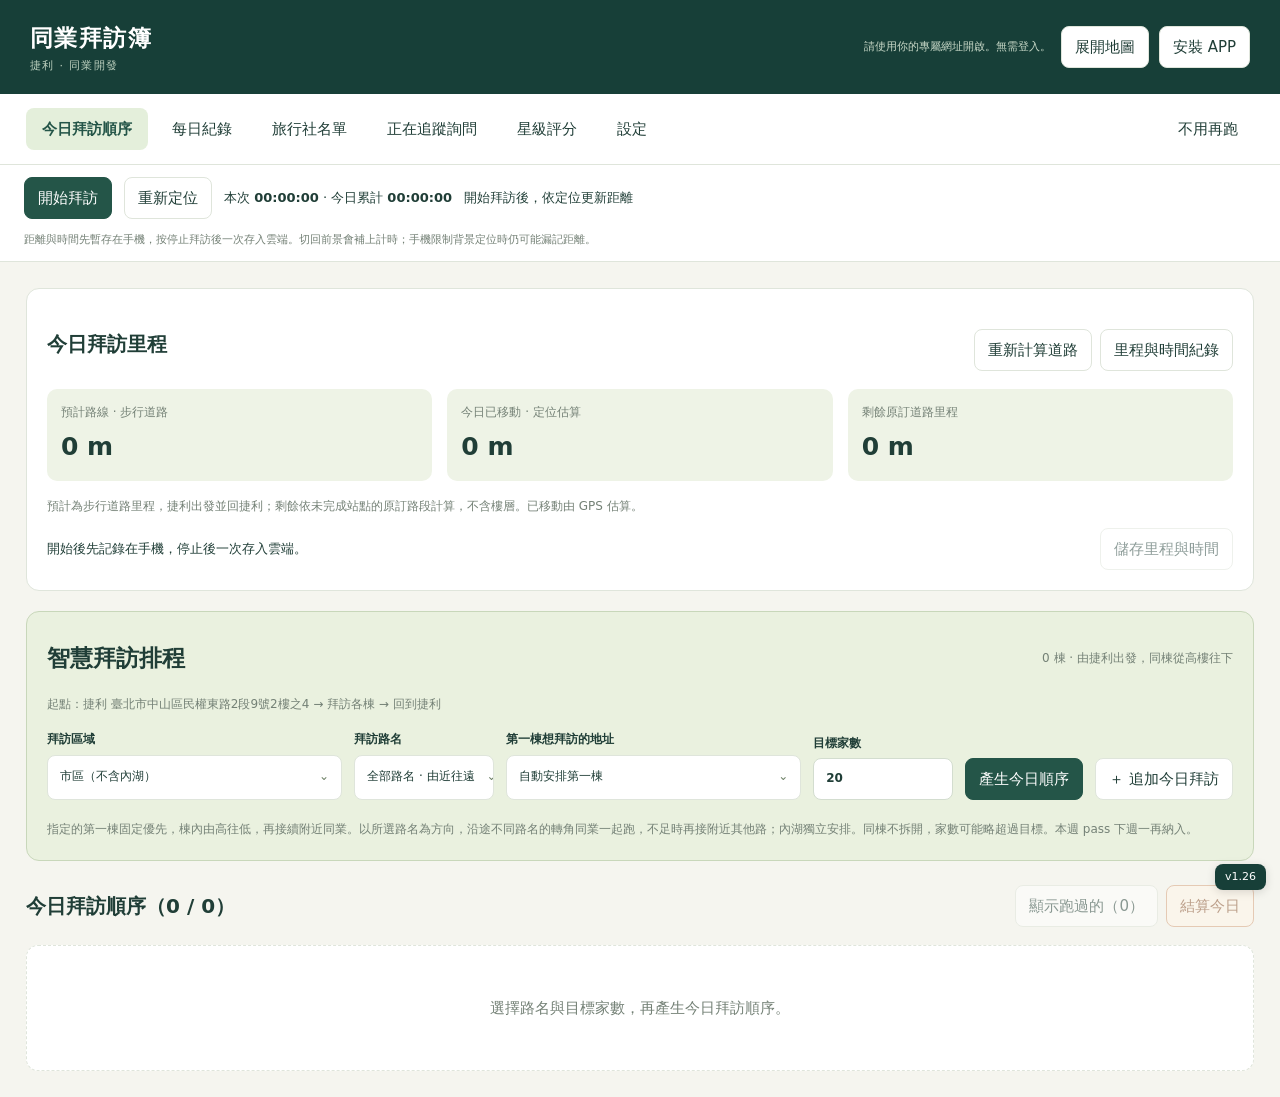
==== commit 97975aa8: "feat(agency-visits): optimize card photos and safely batch compress legacy images v1.26" ====
--- a/agency-visits/index.html
+++ b/agency-visits/index.html
@@ -1,4 +1,4 @@
-<!doctype html><html lang="zh-Hant"><head><meta charset="utf-8"><meta name="viewport" content="width=device-width,initial-scale=1"><meta name="referrer" content="no-referrer"><meta name="theme-color" content="#173f38"><link rel="manifest" href="manifest.webmanifest"><link rel="apple-touch-icon" href="icon-192.png"><meta name="apple-mobile-web-app-capable" content="yes"><title>同業拜訪簿</title><link rel="stylesheet" href="vendor/leaflet.css"><link rel="stylesheet" href="styles.css?v=1.25"></head><body>
+<!doctype html><html lang="zh-Hant"><head><meta charset="utf-8"><meta name="viewport" content="width=device-width,initial-scale=1"><meta name="referrer" content="no-referrer"><meta name="theme-color" content="#173f38"><link rel="manifest" href="manifest.webmanifest"><link rel="apple-touch-icon" href="icon-192.png"><meta name="apple-mobile-web-app-capable" content="yes"><title>同業拜訪簿</title><link rel="stylesheet" href="vendor/leaflet.css"><link rel="stylesheet" href="styles.css?v=1.26"></head><body>
 <header class="appHeader"><div class="brand">同業拜訪簿<small>捷利 · 同業開發</small></div><div class="headerActions"><small id="cloudState" role="status">正在連接 Supabase…</small><button id="toggleMap">展開地圖</button><button id="installApp">安裝 APP</button></div></header>
 <div id="syncBanner" class="syncBanner" role="status" hidden><strong id="syncBannerText">本機資料尚未確認寫入 Supabase。</strong><div class="syncBannerActions"><button type="button" id="pendingBackup">下載本機備份</button><button type="button" id="resolveConflict" class="primary" hidden>處理版本衝突</button></div></div>
 <nav class="tabs" aria-label="功能分頁"><button data-page="route" class="active">今日拜訪順序</button><button data-page="daily">每日紀錄</button><button data-page="list">旅行社名單</button><button data-page="tracking">正在追蹤詢問</button><button data-page="ratings">星級評分</button><button data-page="settings">設定</button><button data-page="excluded" class="excludedTab">不用再跑</button></nav>
@@ -21,10 +21,10 @@
 <section data-panel="list" hidden><section class="filterPanel"><h1>搜尋同業</h1><div class="filterFields"><label class="searchField">名稱／大樓／電話／聯絡人<input id="search" type="search" placeholder="搜尋同業"></label><label>路名<select id="roadFilter"><option value="">全部路名</option></select></label><label>拜訪狀態<select id="statusFilter"><option value="">全部狀態</option><option>尚未拜訪</option><option>已拜訪</option><option value="待追蹤">正在追蹤詢問</option><option>已有合作</option><option>暫不合作</option></select></label><label>同一棟地址<select id="buildingFilter"><option value="">全部同棟地址</option></select></label><button id="clearFilters">清除條件</button></div></section><div class="sectionHeading"><h2 id="listTitle">旅行社名單</h2><button id="addAgency" class="primary">＋ 新增同業</button></div><div id="agencyList"></div><div id="listPagination" class="pagination"></div></section>
 <section data-panel="tracking" hidden><h1 id="trackingTitle">正在追蹤詢問</h1><p class="muted pageIntro">聯絡人的進行中案件會依追蹤日期排序；也保留原本標記追蹤的旅行社。</p><div id="trackingList"></div></section>
 <section data-panel="ratings" hidden><div class="sectionHeading"><h1 id="ratingTitle">星級評分</h1><label>篩選星等<select id="ratingFilter"><option value="">全部星等</option><option value="0">尚無評分</option><option value="5">5 星</option><option value="4">4 星</option><option value="3">3 星</option><option value="2">2 星</option><option value="1">1 星</option></select></label></div><p class="muted pageIntro">回訪間隔：<span id="ratingIntervals"></span>。指定下次追蹤日期時，以指定日期優先。</p><div id="ratingList"></div></section>
-<section data-panel="settings" hidden><h1>設定</h1><section class="settingsCard"><h2>捷利中心點</h2><form id="settingsForm" class="formGrid"><label class="wide">中心地址<input name="address" required></label><label>緯度<input name="lat" type="number" step="any" required></label><label>經度<input name="lng" type="number" step="any" required></label><div class="wide actions"><button type="button" id="findCenter">由門牌帶入座標</button><button class="primary">儲存中心點</button></div></form></section><section class="settingsCard"><h2>Supabase 連線</h2><p>目前專案：coach-trip-planner</p><p class="mono">oafoxkpepuldeaaraxcm.supabase.co</p><p class="muted">修改後會先備份到本機 IndexedDB，再背景同步 Supabase。只有雲端回應成功才算完成存檔；未同步時頁面上方會顯示警告。關閉頁面前請確認警告已消失，且不要清除網站資料。</p><button id="copyLink">複製專屬網址</button><div id="syncLinkPanel" class="hidden"><label>專屬網址<input id="syncLinkInput" type="url" placeholder="https://…/#sync=…"></label><button id="openSyncLink">開啟資料簿</button></div></section><section class="settingsCard"><h2>資料備份</h2><div class="actions"><button id="backup">下載完整備份</button><button type="button" id="archiveBackups">下載已封存的本機衝突備份</button><button id="exportCSV">匯出名單 CSV</button><button id="restore">匯入備份</button></div><input id="restoreFile" type="file" accept=".json" hidden></section><section class="settingsCard"><h2>定位說明</h2><p class="muted">以臺北市民政局門牌座標安排順序，預計路程由步行道路服務計算，地圖沿道路顯示。門牌可能與實際入口不同，請依現場通行情況行走；無座標地址須先修正門牌或填入定位資料。</p><a href="https://data.taipei/dataset/detail?id=b7c8e724-1e98-45ee-a0bd-f3840623ed97" target="_blank" rel="noopener">門牌座標資料來源 ↗</a></section></section>
+<section data-panel="settings" hidden><h1>設定</h1><section class="settingsCard"><h2>捷利中心點</h2><form id="settingsForm" class="formGrid"><label class="wide">中心地址<input name="address" required></label><label>緯度<input name="lat" type="number" step="any" required></label><label>經度<input name="lng" type="number" step="any" required></label><div class="wide actions"><button type="button" id="findCenter">由門牌帶入座標</button><button class="primary">儲存中心點</button></div></form></section><section class="settingsCard"><h2>Supabase 連線</h2><p>目前專案：coach-trip-planner</p><p class="mono">oafoxkpepuldeaaraxcm.supabase.co</p><p class="muted">修改後會先備份到本機 IndexedDB，再背景同步 Supabase。只有雲端回應成功才算完成存檔；未同步時頁面上方會顯示警告。關閉頁面前請確認警告已消失，且不要清除網站資料。</p><button id="copyLink">複製專屬網址</button><div id="syncLinkPanel" class="hidden"><label>專屬網址<input id="syncLinkInput" type="url" placeholder="https://…/#sync=…"></label><button id="openSyncLink">開啟資料簿</button></div></section><section class="settingsCard"><h2>資料備份</h2><div class="actions"><button id="backup">下載完整備份</button><button type="button" id="archiveBackups">下載已封存的本機衝突備份</button><button id="exportCSV">匯出名單 CSV</button><button id="restore">匯入備份</button></div><input id="restoreFile" type="file" accept=".json" hidden></section><section class="settingsCard"><h2>名片照片壓縮</h2><p id="cardPhotoStats" class="muted">正在統計名片照片…</p><p class="muted">新上傳的名片會自動縮小照片體積。舊照片可批次壓縮，保留聯絡人、照片內容與所有拜訪紀錄。僅有明顯變小的照片才會替換，壓縮前會將完整原始資料封存在此裝置，成功同步 Supabase 後才算完成。</p><button type="button" id="compressOldCards" class="primary">壓縮現有名片照片</button><p id="cardPhotoCompressionStatus" role="status" class="muted"></p></section><section class="settingsCard"><h2>定位說明</h2><p class="muted">以臺北市民政局門牌座標安排順序，預計路程由步行道路服務計算，地圖沿道路顯示。門牌可能與實際入口不同，請依現場通行情況行走；無座標地址須先修正門牌或填入定位資料。</p><a href="https://data.taipei/dataset/detail?id=b7c8e724-1e98-45ee-a0bd-f3840623ed97" target="_blank" rel="noopener">門牌座標資料來源 ↗</a></section></section>
 <section data-panel="excluded" hidden><h1 id="excludedTitle">不用再跑</h1><p class="muted pageIntro">保留資料與原因，隨時可以重新加入拜訪排程。</p><div id="excludedList"></div></section>
 </main><aside id="mapDrawer" hidden><div class="mapHeader"><b>拜訪順序地圖</b><button id="closeMap">收起</button></div><p id="mapError" class="muted"></p><div id="routeMap"></div><small class="muted">道路：<a href="https://routing.openstreetmap.de/about.html" target="_blank" rel="noopener">FOSSGIS／OSRM</a> · © OpenStreetMap contributors · <a href="https://www.openstreetmap.org/fixthemap" target="_blank" rel="noopener">回報地圖問題</a><br>藍點是目前位置；數字代表同棟拜訪順序；綠線為步行道路，從捷利出發並回到捷利；仍請依現場通行情況行走。可拖動側欄邊緣調整寬度。</small></aside></div>
-<button id="version" class="version" title="點擊重新載入頁面">v1.25</button><div id="toast" role="status" hidden></div>
+<button id="version" class="version" title="點擊重新載入頁面">v1.26</button><div id="toast" role="status" hidden></div>
 <dialog id="travelHistoryDialog" aria-labelledby="travelHistoryTitle"><div class="modalHead"><h2 id="travelHistoryTitle">拜訪里程與時間紀錄</h2><button data-close="travelHistoryDialog" aria-label="關閉里程紀錄">✕</button></div><div class="modalBody"><p class="muted">保留最近 90 個有紀錄的日期。預計距離為當日各分區最後一次排程的往返捷利道路距離合計，舊資料會標示直線；實際距離是各裝置里程加總，拜訪時間是按開始到停止的累計；同時開兩台裝置會重複計算里程與時間。背景定位可能暫停，漏記部分不會直線補算。下載完整備份可保留所有現存紀錄。</p><div id="travelHistory"></div></div></dialog><dialog id="addTodayDialog" aria-labelledby="appendTitle"><form id="addTodayForm"><div class="modalHead"><h2 id="appendTitle">追加今日拜訪</h2><button type="button" id="appendClose" data-close="addTodayDialog" aria-label="關閉追加拜訪">✕</button></div><div class="modalBody formGrid"><p class="muted wide">接在今日順序最後，再回捷利；已完成的拜訪與原有順序會保留。</p><label class="wide">加入方式<select id="appendStrategy"><option value="smart">智慧追加｜輸入家數，自動安排</option><option value="manual">手動追加｜自己挑旅行社</option></select></label><fieldset id="appendSmartFields" class="wide appendFields"><legend>智慧追加</legend><label>追加區域<select id="appendZone"><option value="main">市區（不含內湖）</option><option value="neihu">內湖區獨立路線</option></select></label><label>優先路名<select id="appendRoad"><option value="">附近全部路名</option></select></label><label>想再拜訪幾家<input id="appendLimit" type="number" min="1" max="200" step="1" value="20" required></label><small class="muted">從本區今日最後一站接續安排，優先尚未拜訪或已到回訪時間的同業；同棟一起加入，實際家數可能略超過目標。</small><div id="appendPreview" aria-live="polite"></div></fieldset><fieldset id="appendManualFields" class="wide appendFields" hidden disabled><legend>手動追加</legend><label>旅行社<select id="appendAgency"><option value="">請選擇，可搜尋名稱或地址</option></select></label><label>加入範圍<select id="appendMode"><option value="agency">只加這一家</option><option value="building">同棟尚未排入／拜訪的同業一起加入</option></select></label><button type="button" id="appendNewAgency">名單沒有？先新增旅行社</button></fieldset><p id="appendStatus" class="wide muted" role="status"></p></div><div class="modalFoot"><button type="button" data-close="addTodayDialog">取消</button><button id="appendSave" class="primary">確認追加今日順序</button></div></form></dialog><dialog id="detailDialog"><div class="modalHead"><h2 id="detailTitle"></h2><button data-close="detailDialog" aria-label="關閉">✕</button></div><div class="modalBody"><div id="detailInfo"></div><div class="actions detailActions"><button id="detailEdit">編輯資料</button><button id="deleteAgency" class="danger">刪除旅行社</button><button id="excludeAgency">這間不用再跑</button></div><div class="contactEntry"><button type="button" id="viewContacts" class="primary">查看聯絡人（0）</button></div><h3>拜訪紀錄</h3><div id="logs"></div><form id="logForm" class="formGrid"><label>拜訪日期<input name="date" type="date" required></label><label>後續狀態<select name="status"><option>已拜訪</option><option value="待追蹤">正在追蹤詢問</option><option>已有合作</option><option>暫不合作</option><option>尚未拜訪</option></select></label><label class="wide">拜訪備註 *<textarea name="text" required maxlength="10000" placeholder="本次聊了什麼、對方需求、下一步…"></textarea></label><label>下次追蹤日期<input name="next" type="date"></label><button class="primary">儲存拜訪紀錄</button></form></div></dialog>
 <dialog id="buildingNameDialog"><form id="buildingNameForm"><div class="modalHead"><h2>大樓名稱</h2><button type="button" data-close="buildingNameDialog" aria-label="關閉大樓名稱">✕</button></div><div class="modalBody"><p id="buildingNameAddress"></p><label>名稱<input id="buildingNameInput" maxlength="150" placeholder="例如：○○商業大樓"></label><p id="buildingNameSource" class="muted"></p><small>同棟一起更新。留白儲存可隱藏地圖建議名稱。</small><p class="muted">地圖名稱：© OpenStreetMap contributors · <a href="https://www.openstreetmap.org/copyright" target="_blank" rel="noopener">ODbL</a></p></div><div class="modalFoot"><button type="button" id="resetBuildingName">恢復自動</button><button class="primary">儲存名稱</button></div></form></dialog><dialog id="editDialog"><form id="agencyForm"><div class="modalHead"><h2 id="agencyEditTitle">旅行社資料</h2><button type="button" data-close="editDialog" aria-label="關閉編輯">✕</button></div><div class="modalBody formGrid"><label class="wide">旅行社名稱 *<input name="name" required maxlength="150"></label><label class="wide">地址<input name="address" maxlength="300"></label><label>種類<select name="category"><option>甲種</option><option>乙種</option><option>綜合</option><option>其他</option><option>未分類</option></select></label><label>狀態<select name="status"><option>尚未拜訪</option><option>已拜訪</option><option value="待追蹤">正在追蹤詢問</option><option>已有合作</option><option>暫不合作</option></select></label><label>公司電話<input name="phone" type="tel"></label><label>樓層修正<input name="routeFloor" type="number" min="-20" max="200" placeholder="B1 填 -1"></label><label class="wide">同棟門牌修正<input name="routeBuilding" placeholder="完整門牌，不含樓層"></label><label>手動緯度（選填）<input name="lat" type="number" step="any"></label><label>手動經度（選填）<input name="lng" type="number" step="any"></label><label class="wide">資料備註<textarea name="note" maxlength="10000"></textarea></label></div><div class="modalFoot"><button type="button" data-close="editDialog">取消</button><button class="primary">儲存資料</button></div></form></dialog>
 <dialog id="contactsDialog" aria-labelledby="contactsTitle"><div class="modalHead"><h2 id="contactsTitle">聯絡人</h2><button id="contactsClose" data-close="contactsDialog" aria-label="關閉聯絡人名單">✕</button></div><div class="modalBody"><div class="sectionHeading"><p class="muted">點選聯絡人，查看詢問或修改資料。</p><button type="button" id="addContact" class="primary">＋ 新增聯絡人</button></div><div id="contacts"></div></div></dialog>
@@ -41,4 +41,4 @@
  <div class="modalFoot"><button type="button" id="syncConflictRefresh">重新檢查雲端</button><button type="button" id="syncConflictBackup">下載本機備份</button><button type="button" class="primary" id="syncConflictCloud" disabled>保留本機封存，採用雲端資料</button></div>
 </dialog>
 <div id="installHelp" class="installHelp hidden"><b>安裝同業拜訪簿</b><p id="installText"></p><button id="closeInstallHelp">知道了</button></div>
-<script src="vendor/leaflet.js"></script><script src="sync.js?v=1.25"></script><script type="module" src="app.js?v=1.25"></script><script defer src="pwa.js?v=1.25"></script></body></html>
+<script src="vendor/leaflet.js"></script><script src="sync.js?v=1.26"></script><script type="module" src="app.js?v=1.26"></script><script defer src="pwa.js?v=1.26"></script></body></html>
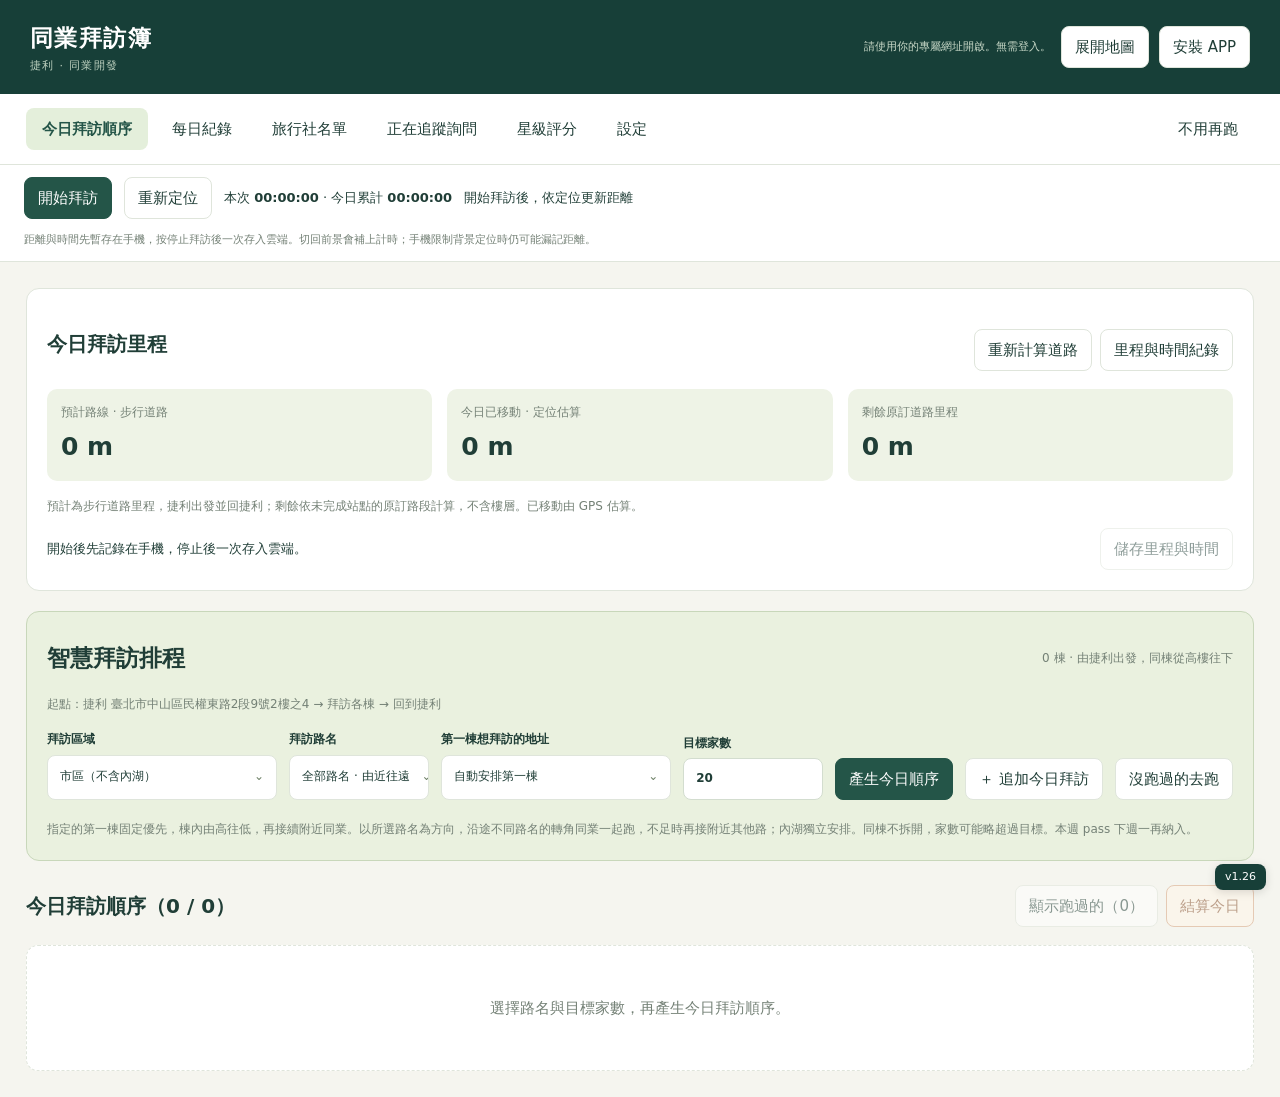
==== commit 02b7096a: "Add never-visited agency option to today's route" ====
--- a/agency-visits/index.html
+++ b/agency-visits/index.html
@@ -1,9 +1,9 @@
-<!doctype html><html lang="zh-Hant"><head><meta charset="utf-8"><meta name="viewport" content="width=device-width,initial-scale=1"><meta name="referrer" content="no-referrer"><meta name="theme-color" content="#173f38"><link rel="manifest" href="manifest.webmanifest"><link rel="apple-touch-icon" href="icon-192.png"><meta name="apple-mobile-web-app-capable" content="yes"><title>同業拜訪簿</title><link rel="stylesheet" href="vendor/leaflet.css"><link rel="stylesheet" href="styles.css?v=1.26"></head><body>
+<!doctype html><html lang="zh-Hant"><head><meta charset="utf-8"><meta name="viewport" content="width=device-width,initial-scale=1"><meta name="referrer" content="no-referrer"><meta name="theme-color" content="#173f38"><link rel="manifest" href="manifest.webmanifest"><link rel="apple-touch-icon" href="icon-192.png"><meta name="apple-mobile-web-app-capable" content="yes"><title>同業拜訪簿</title><link rel="stylesheet" href="vendor/leaflet.css"><link rel="stylesheet" href="styles.css?v=1.29"></head><body>
 <header class="appHeader"><div class="brand">同業拜訪簿<small>捷利 · 同業開發</small></div><div class="headerActions"><small id="cloudState" role="status">正在連接 Supabase…</small><button id="toggleMap">展開地圖</button><button id="installApp">安裝 APP</button></div></header>
 <div id="syncBanner" class="syncBanner" role="status" hidden><strong id="syncBannerText">本機資料尚未確認寫入 Supabase。</strong><div class="syncBannerActions"><button type="button" id="pendingBackup">下載本機備份</button><button type="button" id="resolveConflict" class="primary" hidden>處理版本衝突</button></div></div>
 <nav class="tabs" aria-label="功能分頁"><button data-page="route" class="active">今日拜訪順序</button><button data-page="daily">每日紀錄</button><button data-page="list">旅行社名單</button><button data-page="tracking">正在追蹤詢問</button><button data-page="ratings">星級評分</button><button data-page="settings">設定</button><button data-page="excluded" class="excludedTab">不用再跑</button></nav>
 <section class="visitLocationBar" aria-label="拜訪定位"><button id="visitLocationToggle" class="primary" aria-pressed="false">開始拜訪</button><button type="button" id="refreshVisitLocation">重新定位</button><span class="visitClock">本次 <strong id="visitElapsed" role="timer" aria-live="off">00:00:00</strong> · 今日累計 <strong id="todayElapsed">00:00:00</strong></span><span id="visitLocationStatus" role="status">開始拜訪後，依定位更新直線距離</span><small>距離與時間先暫存在手機，按停止拜訪後一次存入雲端。切回前景會補上計時；手機限制背景定位時仍可能漏記距離。</small></section><div id="workspace"><main>
-<section data-panel="route"><section id="travelSummary" class="travelSummary" aria-label="今日拜訪里程"><div class="sectionHeading"><h2>今日拜訪里程</h2><div class="actions"><button type="button" id="recalculateRoad">重新計算道路</button><button type="button" id="travelHistoryButton">里程與時間紀錄</button></div></div><div class="travelStats"><div><small>預計路線 · 步行道路</small><strong id="travelPlanned">0 m</strong></div><div><small>今日已移動 · 定位估算</small><strong id="travelMoved">0 m</strong></div><div><small>剩餘原訂道路里程</small><strong id="travelRemaining">0 m</strong></div></div><p id="movementStatus" class="muted" role="status"></p><p id="travelHelp" class="muted"></p><p id="roadRouteStatus" class="muted" role="status"></p><div class="actions"><small id="travelSaveState" role="status"></small><button type="button" id="saveTravel" disabled>儲存里程與時間</button></div></section><section class="plannerPanel"><div class="sectionHeading"><h1>智慧拜訪排程</h1><span id="routeSummary"></span></div><p class="muted">起點：<span id="routeCenter"></span></p><div class="plannerFields"><label>拜訪區域<select id="planZone"><option value="main">市區（不含內湖）</option><option value="neihu">內湖區獨立路線</option></select></label><label>拜訪路名<select id="planRoad"><option value="">全部路名</option></select></label><label class="startField">第一棟想拜訪的地址<select id="planStart"><option value="">自動安排第一棟</option></select></label><label>目標家數<input id="planLimit" type="number" min="1" max="200" value="20"></label><button class="primary" id="createPlan">產生今日順序</button><button type="button" id="appendTodayButton">＋ 追加今日拜訪</button></div><small class="muted">指定的第一棟固定優先，棟內由高往低，再接續附近同業。以所選路名為方向，沿途不同路名的轉角同業一起跑，不足時再接附近其他路；內湖獨立安排。同棟不拆開，家數可能略超過目標。本週 pass 下週一再納入。</small></section><div class="sectionHeading"><h2 id="routeTitle">今日拜訪順序</h2><div class="routeHeadingActions"><button type="button" id="toggleCompletedVisits" aria-expanded="false" aria-controls="routeList">顯示跑過的（0）</button><button type="button" class="danger" id="closeDay">結算今日</button></div></div><div id="routeList"></div></section>
+<section data-panel="route"><section id="travelSummary" class="travelSummary" aria-label="今日拜訪里程"><div class="sectionHeading"><h2>今日拜訪里程</h2><div class="actions"><button type="button" id="recalculateRoad">重新計算道路</button><button type="button" id="travelHistoryButton">里程與時間紀錄</button></div></div><div class="travelStats"><div><small>預計路線 · 步行道路</small><strong id="travelPlanned">0 m</strong></div><div><small>今日已移動 · 定位估算</small><strong id="travelMoved">0 m</strong></div><div><small>剩餘原訂道路里程</small><strong id="travelRemaining">0 m</strong></div></div><p id="movementStatus" class="muted" role="status"></p><p id="travelHelp" class="muted"></p><p id="roadRouteStatus" class="muted" role="status"></p><div class="actions"><small id="travelSaveState" role="status"></small><button type="button" id="saveTravel" disabled>儲存里程與時間</button></div></section><section class="plannerPanel"><div class="sectionHeading"><h1>智慧拜訪排程</h1><span id="routeSummary"></span></div><p class="muted">起點：<span id="routeCenter"></span></p><div class="plannerFields"><label>拜訪區域<select id="planZone"><option value="main">市區（不含內湖）</option><option value="neihu">內湖區獨立路線</option></select></label><label>拜訪路名<select id="planRoad"><option value="">全部路名</option></select></label><label class="startField">第一棟想拜訪的地址<select id="planStart"><option value="">自動安排第一棟</option></select></label><label>目標家數<input id="planLimit" type="number" min="1" max="200" value="20"></label><button class="primary" id="createPlan">產生今日順序</button><button type="button" id="appendTodayButton">＋ 追加今日拜訪</button><button type="button" id="appendNeverButton">沒跑過的去跑</button></div><small class="muted">指定的第一棟固定優先，棟內由高往低，再接續附近同業。以所選路名為方向，沿途不同路名的轉角同業一起跑，不足時再接附近其他路；內湖獨立安排。同棟不拆開，家數可能略超過目標。本週 pass 下週一再納入。</small></section><div class="sectionHeading"><h2 id="routeTitle">今日拜訪順序</h2><div class="routeHeadingActions"><button type="button" id="toggleCompletedVisits" aria-expanded="false" aria-controls="routeList">顯示跑過的（0）</button><button type="button" class="danger" id="closeDay">結算今日</button></div></div><div id="routeList"></div></section>
 <section data-panel="daily" hidden>
  <div class="sectionHeading"><h1>每日拜訪紀錄</h1><small class="muted">已保存的拜訪紀錄會自動依日期整理</small></div>
  <div class="dailyControls">
@@ -24,8 +24,8 @@
 <section data-panel="settings" hidden><h1>設定</h1><section class="settingsCard"><h2>捷利中心點</h2><form id="settingsForm" class="formGrid"><label class="wide">中心地址<input name="address" required></label><label>緯度<input name="lat" type="number" step="any" required></label><label>經度<input name="lng" type="number" step="any" required></label><div class="wide actions"><button type="button" id="findCenter">由門牌帶入座標</button><button class="primary">儲存中心點</button></div></form></section><section class="settingsCard"><h2>Supabase 連線</h2><p>目前專案：coach-trip-planner</p><p class="mono">oafoxkpepuldeaaraxcm.supabase.co</p><p class="muted">修改後會先備份到本機 IndexedDB，再背景同步 Supabase。只有雲端回應成功才算完成存檔；未同步時頁面上方會顯示警告。關閉頁面前請確認警告已消失，且不要清除網站資料。</p><button id="copyLink">複製專屬網址</button><div id="syncLinkPanel" class="hidden"><label>專屬網址<input id="syncLinkInput" type="url" placeholder="https://…/#sync=…"></label><button id="openSyncLink">開啟資料簿</button></div></section><section class="settingsCard"><h2>資料備份</h2><div class="actions"><button id="backup">下載完整備份</button><button type="button" id="archiveBackups">下載已封存的本機衝突備份</button><button id="exportCSV">匯出名單 CSV</button><button id="restore">匯入備份</button></div><input id="restoreFile" type="file" accept=".json" hidden></section><section class="settingsCard"><h2>名片照片壓縮</h2><p id="cardPhotoStats" class="muted">正在統計名片照片…</p><p class="muted">新上傳的名片會自動縮小照片體積。舊照片可批次壓縮，保留聯絡人、照片內容與所有拜訪紀錄。僅有明顯變小的照片才會替換，壓縮前會將完整原始資料封存在此裝置，成功同步 Supabase 後才算完成。</p><button type="button" id="compressOldCards" class="primary">壓縮現有名片照片</button><p id="cardPhotoCompressionStatus" role="status" class="muted"></p></section><section class="settingsCard"><h2>定位說明</h2><p class="muted">以臺北市民政局門牌座標安排順序，預計路程由步行道路服務計算，地圖沿道路顯示。門牌可能與實際入口不同，請依現場通行情況行走；無座標地址須先修正門牌或填入定位資料。</p><a href="https://data.taipei/dataset/detail?id=b7c8e724-1e98-45ee-a0bd-f3840623ed97" target="_blank" rel="noopener">門牌座標資料來源 ↗</a></section></section>
 <section data-panel="excluded" hidden><h1 id="excludedTitle">不用再跑</h1><p class="muted pageIntro">保留資料與原因，隨時可以重新加入拜訪排程。</p><div id="excludedList"></div></section>
 </main><aside id="mapDrawer" hidden><div class="mapHeader"><b>拜訪順序地圖</b><button id="closeMap">收起</button></div><p id="mapError" class="muted"></p><div id="routeMap"></div><small class="muted">道路：<a href="https://routing.openstreetmap.de/about.html" target="_blank" rel="noopener">FOSSGIS／OSRM</a> · © OpenStreetMap contributors · <a href="https://www.openstreetmap.org/fixthemap" target="_blank" rel="noopener">回報地圖問題</a><br>藍點是目前位置；數字代表同棟拜訪順序；綠線為步行道路，從捷利出發並回到捷利；仍請依現場通行情況行走。可拖動側欄邊緣調整寬度。</small></aside></div>
-<button id="version" class="version" title="點擊重新載入頁面">v1.26</button><div id="toast" role="status" hidden></div>
-<dialog id="travelHistoryDialog" aria-labelledby="travelHistoryTitle"><div class="modalHead"><h2 id="travelHistoryTitle">拜訪里程與時間紀錄</h2><button data-close="travelHistoryDialog" aria-label="關閉里程紀錄">✕</button></div><div class="modalBody"><p class="muted">保留最近 90 個有紀錄的日期。預計距離為當日各分區最後一次排程的往返捷利道路距離合計，舊資料會標示直線；實際距離是各裝置里程加總，拜訪時間是按開始到停止的累計；同時開兩台裝置會重複計算里程與時間。背景定位可能暫停，漏記部分不會直線補算。下載完整備份可保留所有現存紀錄。</p><div id="travelHistory"></div></div></dialog><dialog id="addTodayDialog" aria-labelledby="appendTitle"><form id="addTodayForm"><div class="modalHead"><h2 id="appendTitle">追加今日拜訪</h2><button type="button" id="appendClose" data-close="addTodayDialog" aria-label="關閉追加拜訪">✕</button></div><div class="modalBody formGrid"><p class="muted wide">接在今日順序最後，再回捷利；已完成的拜訪與原有順序會保留。</p><label class="wide">加入方式<select id="appendStrategy"><option value="smart">智慧追加｜輸入家數，自動安排</option><option value="manual">手動追加｜自己挑旅行社</option></select></label><fieldset id="appendSmartFields" class="wide appendFields"><legend>智慧追加</legend><label>追加區域<select id="appendZone"><option value="main">市區（不含內湖）</option><option value="neihu">內湖區獨立路線</option></select></label><label>優先路名<select id="appendRoad"><option value="">附近全部路名</option></select></label><label>想再拜訪幾家<input id="appendLimit" type="number" min="1" max="200" step="1" value="20" required></label><small class="muted">從本區今日最後一站接續安排，優先尚未拜訪或已到回訪時間的同業；同棟一起加入，實際家數可能略超過目標。</small><div id="appendPreview" aria-live="polite"></div></fieldset><fieldset id="appendManualFields" class="wide appendFields" hidden disabled><legend>手動追加</legend><label>旅行社<select id="appendAgency"><option value="">請選擇，可搜尋名稱或地址</option></select></label><label>加入範圍<select id="appendMode"><option value="agency">只加這一家</option><option value="building">同棟尚未排入／拜訪的同業一起加入</option></select></label><button type="button" id="appendNewAgency">名單沒有？先新增旅行社</button></fieldset><p id="appendStatus" class="wide muted" role="status"></p></div><div class="modalFoot"><button type="button" data-close="addTodayDialog">取消</button><button id="appendSave" class="primary">確認追加今日順序</button></div></form></dialog><dialog id="detailDialog"><div class="modalHead"><h2 id="detailTitle"></h2><button data-close="detailDialog" aria-label="關閉">✕</button></div><div class="modalBody"><div id="detailInfo"></div><div class="actions detailActions"><button id="detailEdit">編輯資料</button><button id="deleteAgency" class="danger">刪除旅行社</button><button id="excludeAgency">這間不用再跑</button></div><div class="contactEntry"><button type="button" id="viewContacts" class="primary">查看聯絡人（0）</button></div><h3>拜訪紀錄</h3><div id="logs"></div><form id="logForm" class="formGrid"><label>拜訪日期<input name="date" type="date" required></label><label>後續狀態<select name="status"><option>已拜訪</option><option value="待追蹤">正在追蹤詢問</option><option>已有合作</option><option>暫不合作</option><option>尚未拜訪</option></select></label><label class="wide">拜訪備註 *<textarea name="text" required maxlength="10000" placeholder="本次聊了什麼、對方需求、下一步…"></textarea></label><label>下次追蹤日期<input name="next" type="date"></label><button class="primary">儲存拜訪紀錄</button></form></div></dialog>
+<button id="version" class="version" title="點擊重新載入頁面">v1.29</button><div id="toast" role="status" hidden></div>
+<dialog id="travelHistoryDialog" aria-labelledby="travelHistoryTitle"><div class="modalHead"><h2 id="travelHistoryTitle">拜訪里程與時間紀錄</h2><button data-close="travelHistoryDialog" aria-label="關閉里程紀錄">✕</button></div><div class="modalBody"><p class="muted">保留最近 90 個有紀錄的日期。預計距離為當日各分區最後一次排程的往返捷利道路距離合計，舊資料會標示直線；實際距離是各裝置里程加總，拜訪時間是按開始到停止的累計；同時開兩台裝置會重複計算里程與時間。背景定位可能暫停，漏記部分不會直線補算。下載完整備份可保留所有現存紀錄。</p><div id="travelHistory"></div></div></dialog><dialog id="addTodayDialog" aria-labelledby="appendTitle"><form id="addTodayForm"><div class="modalHead"><h2 id="appendTitle">追加今日拜訪</h2><button type="button" id="appendClose" data-close="addTodayDialog" aria-label="關閉追加拜訪">✕</button></div><div class="modalBody formGrid"><p class="muted wide">手動追加會插在已完成與尚未完成之間；同棟未完成的旅行社會優先併入同一站。智慧追加則接在今日順序最後；歷史沒跑過的名單會插入已完成與待拜訪之間。</p><label class="wide">加入方式<select id="appendStrategy"><option value="smart">智慧追加｜輸入家數，自動安排</option><option value="never">歷史沒跑過｜首次拜訪</option><option value="manual">手動追加｜自己挑旅行社</option></select></label><fieldset id="appendSmartFields" class="wide appendFields"><legend>智慧追加</legend><label>追加區域<select id="appendZone"><option value="main">市區（不含內湖）</option><option value="neihu">內湖區獨立路線</option></select></label><label>優先路名<select id="appendRoad"><option value="">附近全部路名</option></select></label><label>想再拜訪幾家<input id="appendLimit" type="number" min="1" max="200" step="1" value="20" required></label><small class="muted">一般智慧追加會安排尚未拜訪或已到回訪時間的同業；「歷史沒跑過」僅選完全沒有任何拜訪紀錄的旅行社。同棟由高樓層往下，實際家數可能略超過目標。</small><div id="appendPreview" aria-live="polite"></div></fieldset><fieldset id="appendManualFields" class="wide appendFields" hidden disabled><legend>手動追加</legend><label>旅行社<select id="appendAgency"><option value="">請選擇，可搜尋名稱或地址</option></select></label><label>加入範圍<select id="appendMode"><option value="agency">只加這一家</option><option value="building">同棟尚未排入／拜訪的同業一起加入</option></select></label><button type="button" id="appendNewAgency">名單沒有？先新增旅行社</button></fieldset><p id="appendStatus" class="wide muted" role="status"></p></div><div class="modalFoot"><button type="button" data-close="addTodayDialog">取消</button><button id="appendSave" class="primary">確認追加今日順序</button></div></form></dialog><dialog id="detailDialog"><div class="modalHead"><h2 id="detailTitle"></h2><button data-close="detailDialog" aria-label="關閉">✕</button></div><div class="modalBody"><div id="detailInfo"></div><div class="actions detailActions"><button id="detailEdit">編輯資料</button><button id="deleteAgency" class="danger">刪除旅行社</button><button id="excludeAgency">這間不用再跑</button></div><div class="contactEntry"><button type="button" id="viewContacts" class="primary">查看聯絡人（0）</button></div><h3>拜訪紀錄</h3><div id="logs"></div><form id="logForm" class="formGrid"><label>拜訪日期<input name="date" type="date" required></label><label>後續狀態<select name="status"><option>已拜訪</option><option value="待追蹤">正在追蹤詢問</option><option>已有合作</option><option>暫不合作</option><option>尚未拜訪</option></select></label><label class="wide">拜訪備註 *<textarea name="text" required maxlength="10000" placeholder="本次聊了什麼、對方需求、下一步…"></textarea></label><label>下次追蹤日期<input name="next" type="date"></label><button class="primary">儲存拜訪紀錄</button></form></div></dialog>
 <dialog id="buildingNameDialog"><form id="buildingNameForm"><div class="modalHead"><h2>大樓名稱</h2><button type="button" data-close="buildingNameDialog" aria-label="關閉大樓名稱">✕</button></div><div class="modalBody"><p id="buildingNameAddress"></p><label>名稱<input id="buildingNameInput" maxlength="150" placeholder="例如：○○商業大樓"></label><p id="buildingNameSource" class="muted"></p><small>同棟一起更新。留白儲存可隱藏地圖建議名稱。</small><p class="muted">地圖名稱：© OpenStreetMap contributors · <a href="https://www.openstreetmap.org/copyright" target="_blank" rel="noopener">ODbL</a></p></div><div class="modalFoot"><button type="button" id="resetBuildingName">恢復自動</button><button class="primary">儲存名稱</button></div></form></dialog><dialog id="editDialog"><form id="agencyForm"><div class="modalHead"><h2 id="agencyEditTitle">旅行社資料</h2><button type="button" data-close="editDialog" aria-label="關閉編輯">✕</button></div><div class="modalBody formGrid"><label class="wide">旅行社名稱 *<input name="name" required maxlength="150"></label><label class="wide">地址<input name="address" maxlength="300"></label><label>種類<select name="category"><option>甲種</option><option>乙種</option><option>綜合</option><option>其他</option><option>未分類</option></select></label><label>狀態<select name="status"><option>尚未拜訪</option><option>已拜訪</option><option value="待追蹤">正在追蹤詢問</option><option>已有合作</option><option>暫不合作</option></select></label><label>公司電話<input name="phone" type="tel"></label><label>樓層修正<input name="routeFloor" type="number" min="-20" max="200" placeholder="B1 填 -1"></label><label class="wide">同棟門牌修正<input name="routeBuilding" placeholder="完整門牌，不含樓層"></label><label>手動緯度（選填）<input name="lat" type="number" step="any"></label><label>手動經度（選填）<input name="lng" type="number" step="any"></label><label class="wide">資料備註<textarea name="note" maxlength="10000"></textarea></label></div><div class="modalFoot"><button type="button" data-close="editDialog">取消</button><button class="primary">儲存資料</button></div></form></dialog>
 <dialog id="contactsDialog" aria-labelledby="contactsTitle"><div class="modalHead"><h2 id="contactsTitle">聯絡人</h2><button id="contactsClose" data-close="contactsDialog" aria-label="關閉聯絡人名單">✕</button></div><div class="modalBody"><div class="sectionHeading"><p class="muted">點選聯絡人，查看詢問或修改資料。</p><button type="button" id="addContact" class="primary">＋ 新增聯絡人</button></div><div id="contacts"></div></div></dialog>
 <dialog id="contactDialog" aria-labelledby="contactTitle"><div class="modalHead"><div><h2 id="contactTitle">聯絡人</h2><p class="muted" id="contactAgency"></p></div><button type="button" id="contactClose" data-close="contactDialog" aria-label="關閉聯絡人">✕</button></div><div class="contactTabs" role="tablist" aria-label="聯絡人分頁"><button id="contactInquiriesTab" role="tab" aria-controls="contactInquiryPanel" data-contact-tab="inquiries">詢問狀況</button><button id="contactEditTab" role="tab" aria-controls="contactEditPanel" data-contact-tab="edit">資料修改</button></div><section id="contactInquiryPanel" class="modalBody" role="tabpanel" aria-labelledby="contactInquiriesTab"><div id="inquiryList"></div></section><section id="contactEditPanel" role="tabpanel" aria-labelledby="contactEditTab" hidden><form id="contactForm"><div class="modalBody formGrid"><label class="wide">上傳名片，自動讀取資訊<input id="contactPhoto" type="file" accept="image/*"></label><p id="ocrStatus" class="muted wide"></p><img id="contactPhotoPreview" class="photo wide" alt="名片預覽" hidden><label>姓名 *<input name="name" required maxlength="100"></label><label>職稱／部門<input name="title" maxlength="100"></label><label>電話／分機<input name="phone" type="tel" maxlength="80"></label><label>手機<input name="mobile" type="tel" maxlength="80"></label><label>Email<input name="email" type="email" maxlength="200"></label><label>LINE ID<input name="line" maxlength="100"></label><label class="wide">備註<textarea name="note" maxlength="2000"></textarea></label><details class="wide"><summary>查看辨識原文</summary><textarea id="ocrText" readonly></textarea></details></div><div class="modalFoot"><button type="button" id="deleteContact" class="danger">刪除聯絡人</button><button type="button" id="contactCancel" data-close="contactDialog">關閉</button><button id="contactSave" class="primary">儲存資料</button></div></form></section></dialog>
@@ -41,4 +41,4 @@
  <div class="modalFoot"><button type="button" id="syncConflictRefresh">重新檢查雲端</button><button type="button" id="syncConflictBackup">下載本機備份</button><button type="button" class="primary" id="syncConflictCloud" disabled>保留本機封存，採用雲端資料</button></div>
 </dialog>
 <div id="installHelp" class="installHelp hidden"><b>安裝同業拜訪簿</b><p id="installText"></p><button id="closeInstallHelp">知道了</button></div>
-<script src="vendor/leaflet.js"></script><script src="sync.js?v=1.26"></script><script type="module" src="app.js?v=1.26"></script><script defer src="pwa.js?v=1.26"></script></body></html>
+<script src="vendor/leaflet.js"></script><script src="sync.js?v=1.29"></script><script type="module" src="app.js?v=1.29"></script><script defer src="pwa.js?v=1.29"></script></body></html>
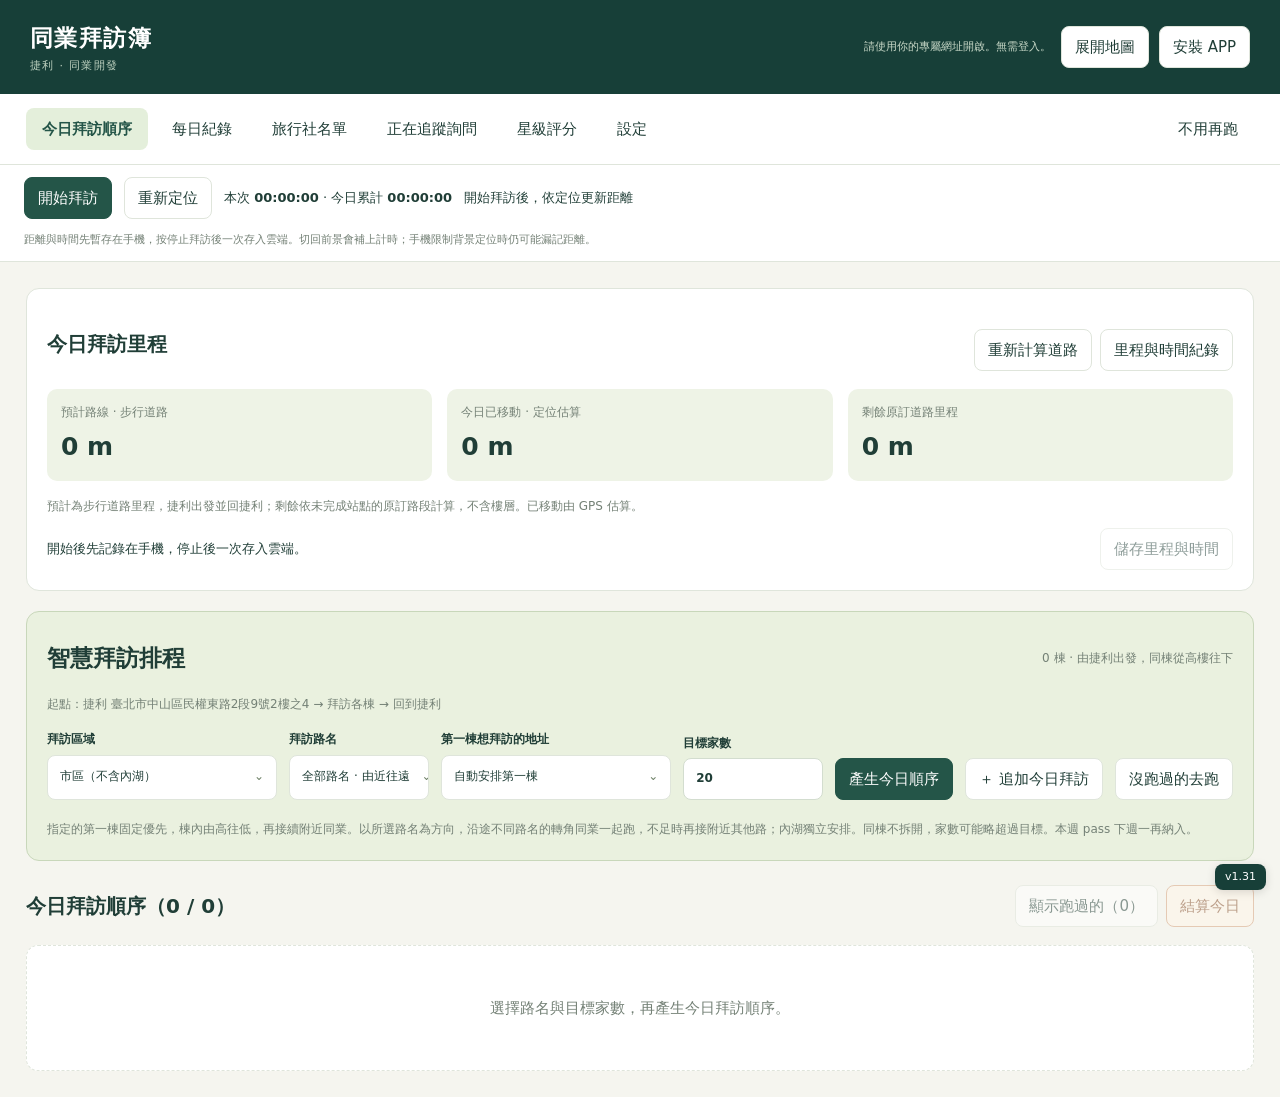
==== commit 82af0dd6: "Fix visible version constant and PWA refresh to v1.31" ====
--- a/agency-visits/index.html
+++ b/agency-visits/index.html
@@ -1,4 +1,4 @@
-<!doctype html><html lang="zh-Hant"><head><meta charset="utf-8"><meta name="viewport" content="width=device-width,initial-scale=1"><meta name="referrer" content="no-referrer"><meta name="theme-color" content="#173f38"><link rel="manifest" href="manifest.webmanifest"><link rel="apple-touch-icon" href="icon-192.png"><meta name="apple-mobile-web-app-capable" content="yes"><title>同業拜訪簿</title><link rel="stylesheet" href="vendor/leaflet.css"><link rel="stylesheet" href="styles.css?v=1.29"></head><body>
+<!doctype html><html lang="zh-Hant"><head><meta charset="utf-8"><meta name="viewport" content="width=device-width,initial-scale=1"><meta name="referrer" content="no-referrer"><meta name="theme-color" content="#173f38"><link rel="manifest" href="manifest.webmanifest"><link rel="apple-touch-icon" href="icon-192.png"><meta name="apple-mobile-web-app-capable" content="yes"><title>同業拜訪簿</title><link rel="stylesheet" href="vendor/leaflet.css"><link rel="stylesheet" href="styles.css?v=1.31"></head><body>
 <header class="appHeader"><div class="brand">同業拜訪簿<small>捷利 · 同業開發</small></div><div class="headerActions"><small id="cloudState" role="status">正在連接 Supabase…</small><button id="toggleMap">展開地圖</button><button id="installApp">安裝 APP</button></div></header>
 <div id="syncBanner" class="syncBanner" role="status" hidden><strong id="syncBannerText">本機資料尚未確認寫入 Supabase。</strong><div class="syncBannerActions"><button type="button" id="pendingBackup">下載本機備份</button><button type="button" id="resolveConflict" class="primary" hidden>處理版本衝突</button></div></div>
 <nav class="tabs" aria-label="功能分頁"><button data-page="route" class="active">今日拜訪順序</button><button data-page="daily">每日紀錄</button><button data-page="list">旅行社名單</button><button data-page="tracking">正在追蹤詢問</button><button data-page="ratings">星級評分</button><button data-page="settings">設定</button><button data-page="excluded" class="excludedTab">不用再跑</button></nav>
@@ -24,7 +24,7 @@
 <section data-panel="settings" hidden><h1>設定</h1><section class="settingsCard"><h2>捷利中心點</h2><form id="settingsForm" class="formGrid"><label class="wide">中心地址<input name="address" required></label><label>緯度<input name="lat" type="number" step="any" required></label><label>經度<input name="lng" type="number" step="any" required></label><div class="wide actions"><button type="button" id="findCenter">由門牌帶入座標</button><button class="primary">儲存中心點</button></div></form></section><section class="settingsCard"><h2>Supabase 連線</h2><p>目前專案：coach-trip-planner</p><p class="mono">oafoxkpepuldeaaraxcm.supabase.co</p><p class="muted">修改後會先備份到本機 IndexedDB，再背景同步 Supabase。只有雲端回應成功才算完成存檔；未同步時頁面上方會顯示警告。關閉頁面前請確認警告已消失，且不要清除網站資料。</p><button id="copyLink">複製專屬網址</button><div id="syncLinkPanel" class="hidden"><label>專屬網址<input id="syncLinkInput" type="url" placeholder="https://…/#sync=…"></label><button id="openSyncLink">開啟資料簿</button></div></section><section class="settingsCard"><h2>資料備份</h2><div class="actions"><button id="backup">下載完整備份</button><button type="button" id="archiveBackups">下載已封存的本機衝突備份</button><button id="exportCSV">匯出名單 CSV</button><button id="restore">匯入備份</button></div><input id="restoreFile" type="file" accept=".json" hidden></section><section class="settingsCard"><h2>名片照片壓縮</h2><p id="cardPhotoStats" class="muted">正在統計名片照片…</p><p class="muted">新上傳的名片會自動縮小照片體積。舊照片可批次壓縮，保留聯絡人、照片內容與所有拜訪紀錄。僅有明顯變小的照片才會替換，壓縮前會將完整原始資料封存在此裝置，成功同步 Supabase 後才算完成。</p><button type="button" id="compressOldCards" class="primary">壓縮現有名片照片</button><p id="cardPhotoCompressionStatus" role="status" class="muted"></p></section><section class="settingsCard"><h2>定位說明</h2><p class="muted">以臺北市民政局門牌座標安排順序，預計路程由步行道路服務計算，地圖沿道路顯示。門牌可能與實際入口不同，請依現場通行情況行走；無座標地址須先修正門牌或填入定位資料。</p><a href="https://data.taipei/dataset/detail?id=b7c8e724-1e98-45ee-a0bd-f3840623ed97" target="_blank" rel="noopener">門牌座標資料來源 ↗</a></section></section>
 <section data-panel="excluded" hidden><h1 id="excludedTitle">不用再跑</h1><p class="muted pageIntro">保留資料與原因，隨時可以重新加入拜訪排程。</p><div id="excludedList"></div></section>
 </main><aside id="mapDrawer" hidden><div class="mapHeader"><b>拜訪順序地圖</b><button id="closeMap">收起</button></div><p id="mapError" class="muted"></p><div id="routeMap"></div><small class="muted">道路：<a href="https://routing.openstreetmap.de/about.html" target="_blank" rel="noopener">FOSSGIS／OSRM</a> · © OpenStreetMap contributors · <a href="https://www.openstreetmap.org/fixthemap" target="_blank" rel="noopener">回報地圖問題</a><br>藍點是目前位置；數字代表同棟拜訪順序；綠線為步行道路，從捷利出發並回到捷利；仍請依現場通行情況行走。可拖動側欄邊緣調整寬度。</small></aside></div>
-<button id="version" class="version" title="點擊重新載入頁面">v1.29</button><div id="toast" role="status" hidden></div>
+<button id="version" class="version" title="點擊重新載入頁面">v1.31</button><div id="toast" role="status" hidden></div>
 <dialog id="travelHistoryDialog" aria-labelledby="travelHistoryTitle"><div class="modalHead"><h2 id="travelHistoryTitle">拜訪里程與時間紀錄</h2><button data-close="travelHistoryDialog" aria-label="關閉里程紀錄">✕</button></div><div class="modalBody"><p class="muted">保留最近 90 個有紀錄的日期。預計距離為當日各分區最後一次排程的往返捷利道路距離合計，舊資料會標示直線；實際距離是各裝置里程加總，拜訪時間是按開始到停止的累計；同時開兩台裝置會重複計算里程與時間。背景定位可能暫停，漏記部分不會直線補算。下載完整備份可保留所有現存紀錄。</p><div id="travelHistory"></div></div></dialog><dialog id="addTodayDialog" aria-labelledby="appendTitle"><form id="addTodayForm"><div class="modalHead"><h2 id="appendTitle">追加今日拜訪</h2><button type="button" id="appendClose" data-close="addTodayDialog" aria-label="關閉追加拜訪">✕</button></div><div class="modalBody formGrid"><p class="muted wide">手動追加會插在已完成與尚未完成之間；同棟未完成的旅行社會優先併入同一站。智慧追加則接在今日順序最後；歷史沒跑過的名單會插入已完成與待拜訪之間。</p><label class="wide">加入方式<select id="appendStrategy"><option value="smart">智慧追加｜輸入家數，自動安排</option><option value="never">歷史沒跑過｜首次拜訪</option><option value="manual">手動追加｜自己挑旅行社</option></select></label><fieldset id="appendSmartFields" class="wide appendFields"><legend>智慧追加</legend><label>追加區域<select id="appendZone"><option value="main">市區（不含內湖）</option><option value="neihu">內湖區獨立路線</option></select></label><label>優先路名<select id="appendRoad"><option value="">附近全部路名</option></select></label><label>想再拜訪幾家<input id="appendLimit" type="number" min="1" max="200" step="1" value="20" required></label><small class="muted">一般智慧追加會安排尚未拜訪或已到回訪時間的同業；「歷史沒跑過」僅選完全沒有任何拜訪紀錄的旅行社。同棟由高樓層往下，實際家數可能略超過目標。</small><div id="appendPreview" aria-live="polite"></div></fieldset><fieldset id="appendManualFields" class="wide appendFields" hidden disabled><legend>手動追加</legend><label>旅行社<select id="appendAgency"><option value="">請選擇，可搜尋名稱或地址</option></select></label><label>加入範圍<select id="appendMode"><option value="agency">只加這一家</option><option value="building">同棟尚未排入／拜訪的同業一起加入</option></select></label><button type="button" id="appendNewAgency">名單沒有？先新增旅行社</button></fieldset><p id="appendStatus" class="wide muted" role="status"></p></div><div class="modalFoot"><button type="button" data-close="addTodayDialog">取消</button><button id="appendSave" class="primary">確認追加今日順序</button></div></form></dialog><dialog id="detailDialog"><div class="modalHead"><h2 id="detailTitle"></h2><button data-close="detailDialog" aria-label="關閉">✕</button></div><div class="modalBody"><div id="detailInfo"></div><div class="actions detailActions"><button id="detailEdit">編輯資料</button><button id="deleteAgency" class="danger">刪除旅行社</button><button id="excludeAgency">這間不用再跑</button></div><div class="contactEntry"><button type="button" id="viewContacts" class="primary">查看聯絡人（0）</button></div><h3>拜訪紀錄</h3><div id="logs"></div><form id="logForm" class="formGrid"><label>拜訪日期<input name="date" type="date" required></label><label>後續狀態<select name="status"><option>已拜訪</option><option value="待追蹤">正在追蹤詢問</option><option>已有合作</option><option>暫不合作</option><option>尚未拜訪</option></select></label><label class="wide">拜訪備註 *<textarea name="text" required maxlength="10000" placeholder="本次聊了什麼、對方需求、下一步…"></textarea></label><label>下次追蹤日期<input name="next" type="date"></label><button class="primary">儲存拜訪紀錄</button></form></div></dialog>
 <dialog id="buildingNameDialog"><form id="buildingNameForm"><div class="modalHead"><h2>大樓名稱</h2><button type="button" data-close="buildingNameDialog" aria-label="關閉大樓名稱">✕</button></div><div class="modalBody"><p id="buildingNameAddress"></p><label>名稱<input id="buildingNameInput" maxlength="150" placeholder="例如：○○商業大樓"></label><p id="buildingNameSource" class="muted"></p><small>同棟一起更新。留白儲存可隱藏地圖建議名稱。</small><p class="muted">地圖名稱：© OpenStreetMap contributors · <a href="https://www.openstreetmap.org/copyright" target="_blank" rel="noopener">ODbL</a></p></div><div class="modalFoot"><button type="button" id="resetBuildingName">恢復自動</button><button class="primary">儲存名稱</button></div></form></dialog><dialog id="editDialog"><form id="agencyForm"><div class="modalHead"><h2 id="agencyEditTitle">旅行社資料</h2><button type="button" data-close="editDialog" aria-label="關閉編輯">✕</button></div><div class="modalBody formGrid"><label class="wide">旅行社名稱 *<input name="name" required maxlength="150"></label><label class="wide">地址<input name="address" maxlength="300"></label><label>種類<select name="category"><option>甲種</option><option>乙種</option><option>綜合</option><option>其他</option><option>未分類</option></select></label><label>狀態<select name="status"><option>尚未拜訪</option><option>已拜訪</option><option value="待追蹤">正在追蹤詢問</option><option>已有合作</option><option>暫不合作</option></select></label><label>公司電話<input name="phone" type="tel"></label><label>樓層修正<input name="routeFloor" type="number" min="-20" max="200" placeholder="B1 填 -1"></label><label class="wide">同棟門牌修正<input name="routeBuilding" placeholder="完整門牌，不含樓層"></label><label>手動緯度（選填）<input name="lat" type="number" step="any"></label><label>手動經度（選填）<input name="lng" type="number" step="any"></label><label class="wide">資料備註<textarea name="note" maxlength="10000"></textarea></label></div><div class="modalFoot"><button type="button" data-close="editDialog">取消</button><button class="primary">儲存資料</button></div></form></dialog>
 <dialog id="contactsDialog" aria-labelledby="contactsTitle"><div class="modalHead"><h2 id="contactsTitle">聯絡人</h2><button id="contactsClose" data-close="contactsDialog" aria-label="關閉聯絡人名單">✕</button></div><div class="modalBody"><div class="sectionHeading"><p class="muted">點選聯絡人，查看詢問或修改資料。</p><button type="button" id="addContact" class="primary">＋ 新增聯絡人</button></div><div id="contacts"></div></div></dialog>
@@ -41,4 +41,4 @@
  <div class="modalFoot"><button type="button" id="syncConflictRefresh">重新檢查雲端</button><button type="button" id="syncConflictBackup">下載本機備份</button><button type="button" class="primary" id="syncConflictCloud" disabled>保留本機封存，採用雲端資料</button></div>
 </dialog>
 <div id="installHelp" class="installHelp hidden"><b>安裝同業拜訪簿</b><p id="installText"></p><button id="closeInstallHelp">知道了</button></div>
-<script src="vendor/leaflet.js"></script><script src="sync.js?v=1.29"></script><script type="module" src="app.js?v=1.29"></script><script defer src="pwa.js?v=1.29"></script></body></html>
+<script src="vendor/leaflet.js"></script><script src="sync.js?v=1.31"></script><script type="module" src="app.js?v=1.31"></script><script defer src="pwa.js?v=1.31"></script></body></html>
